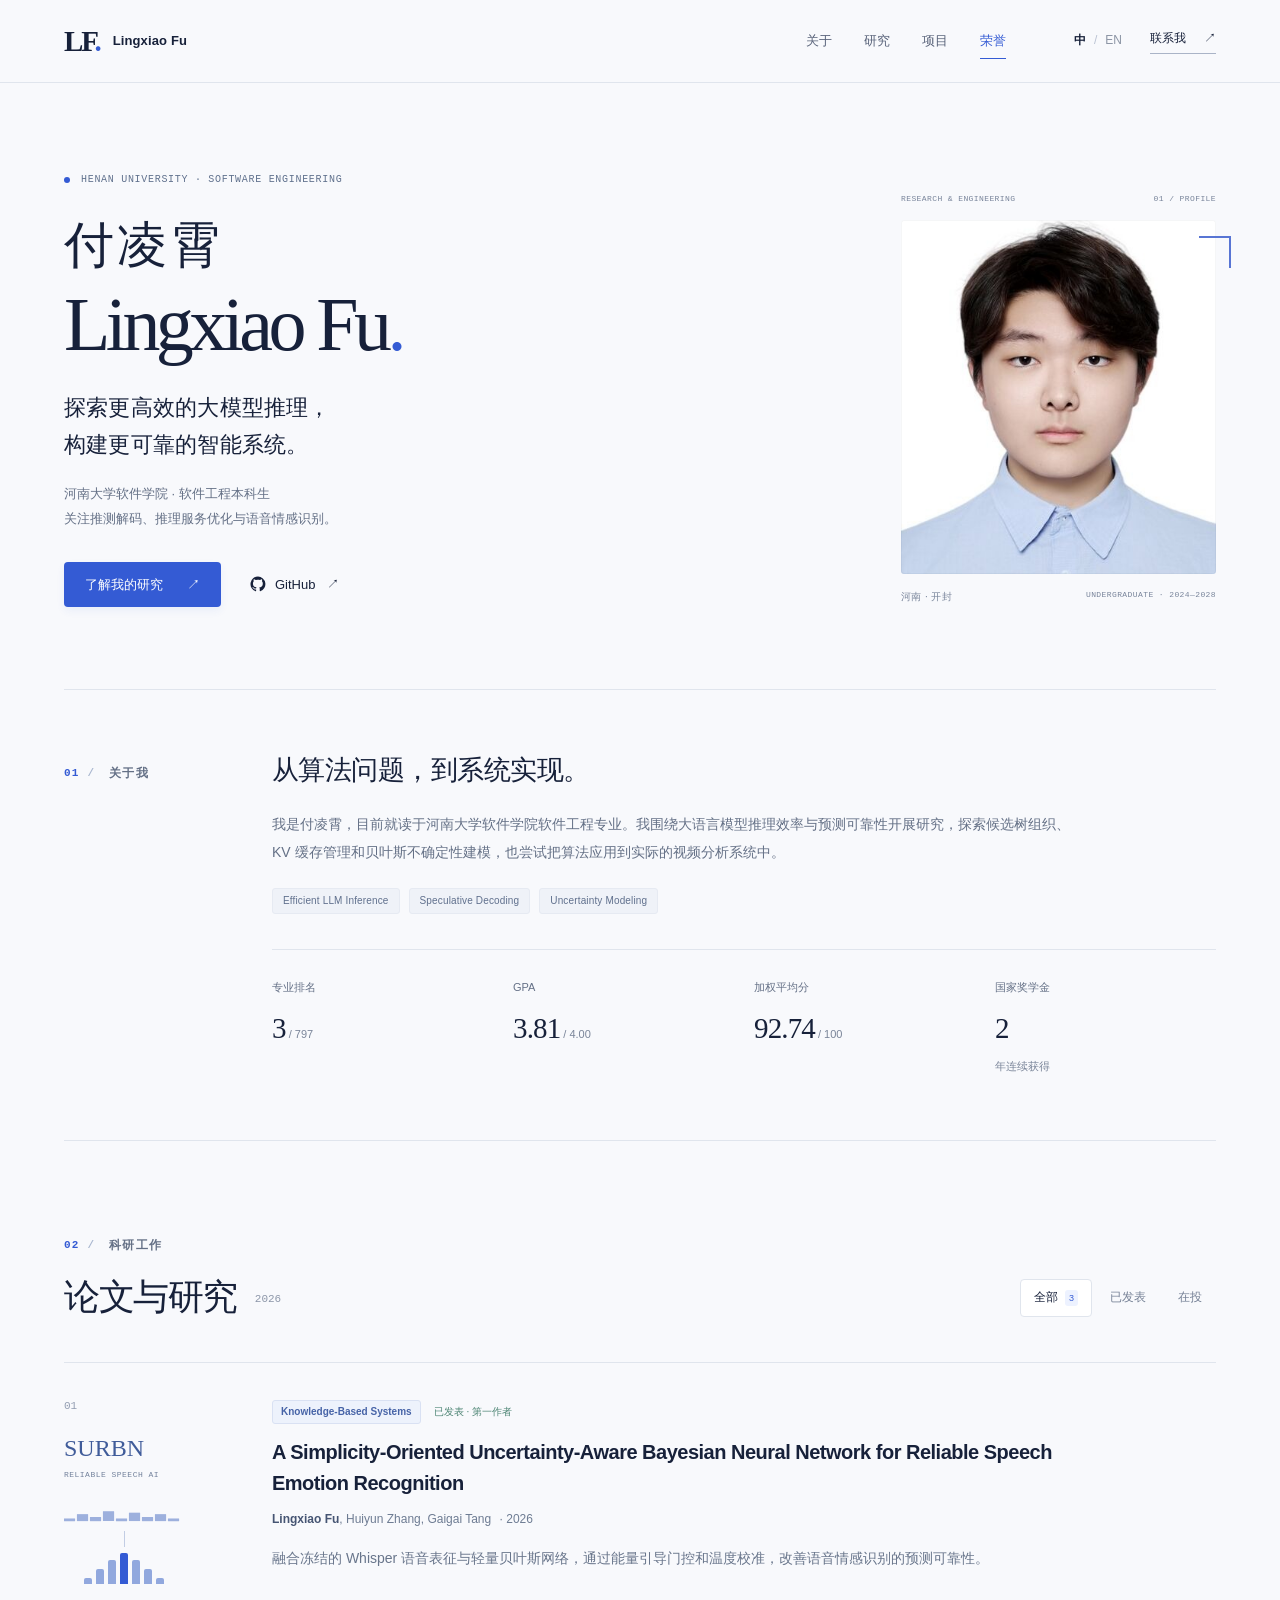
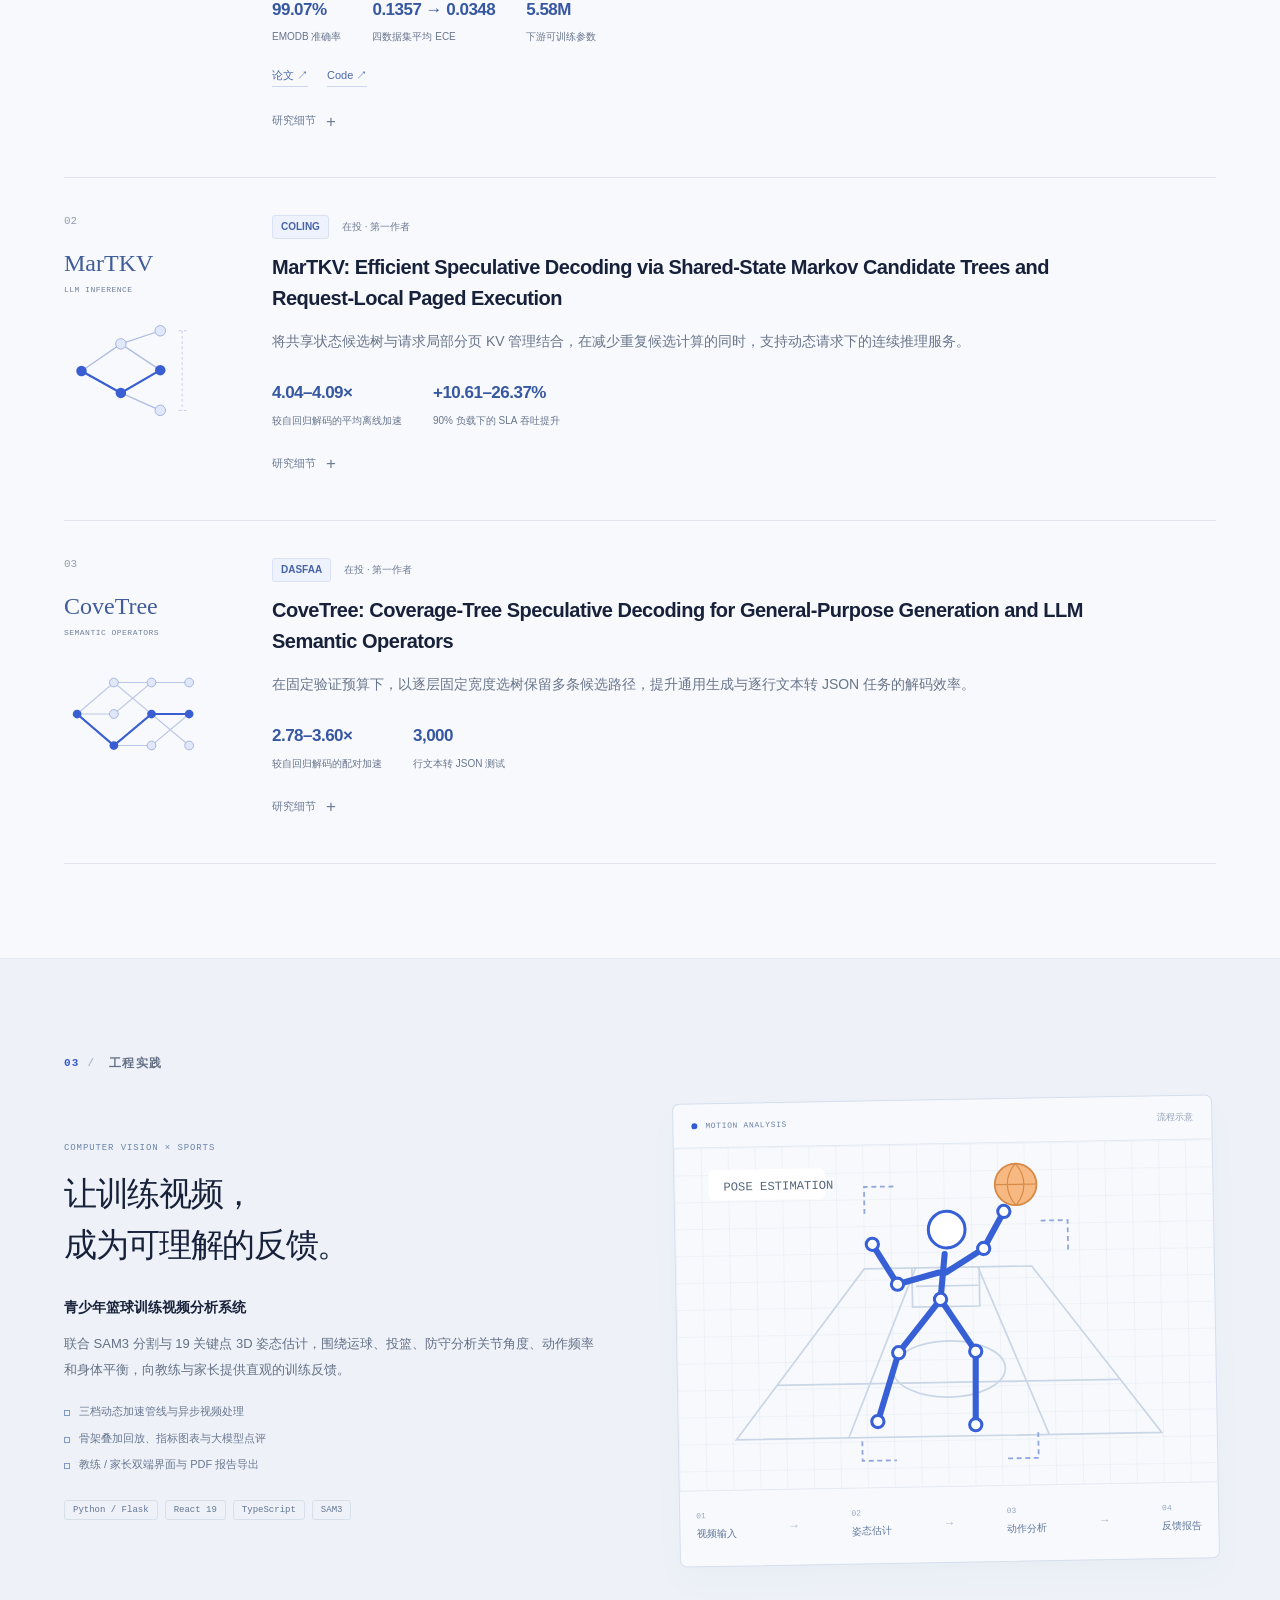
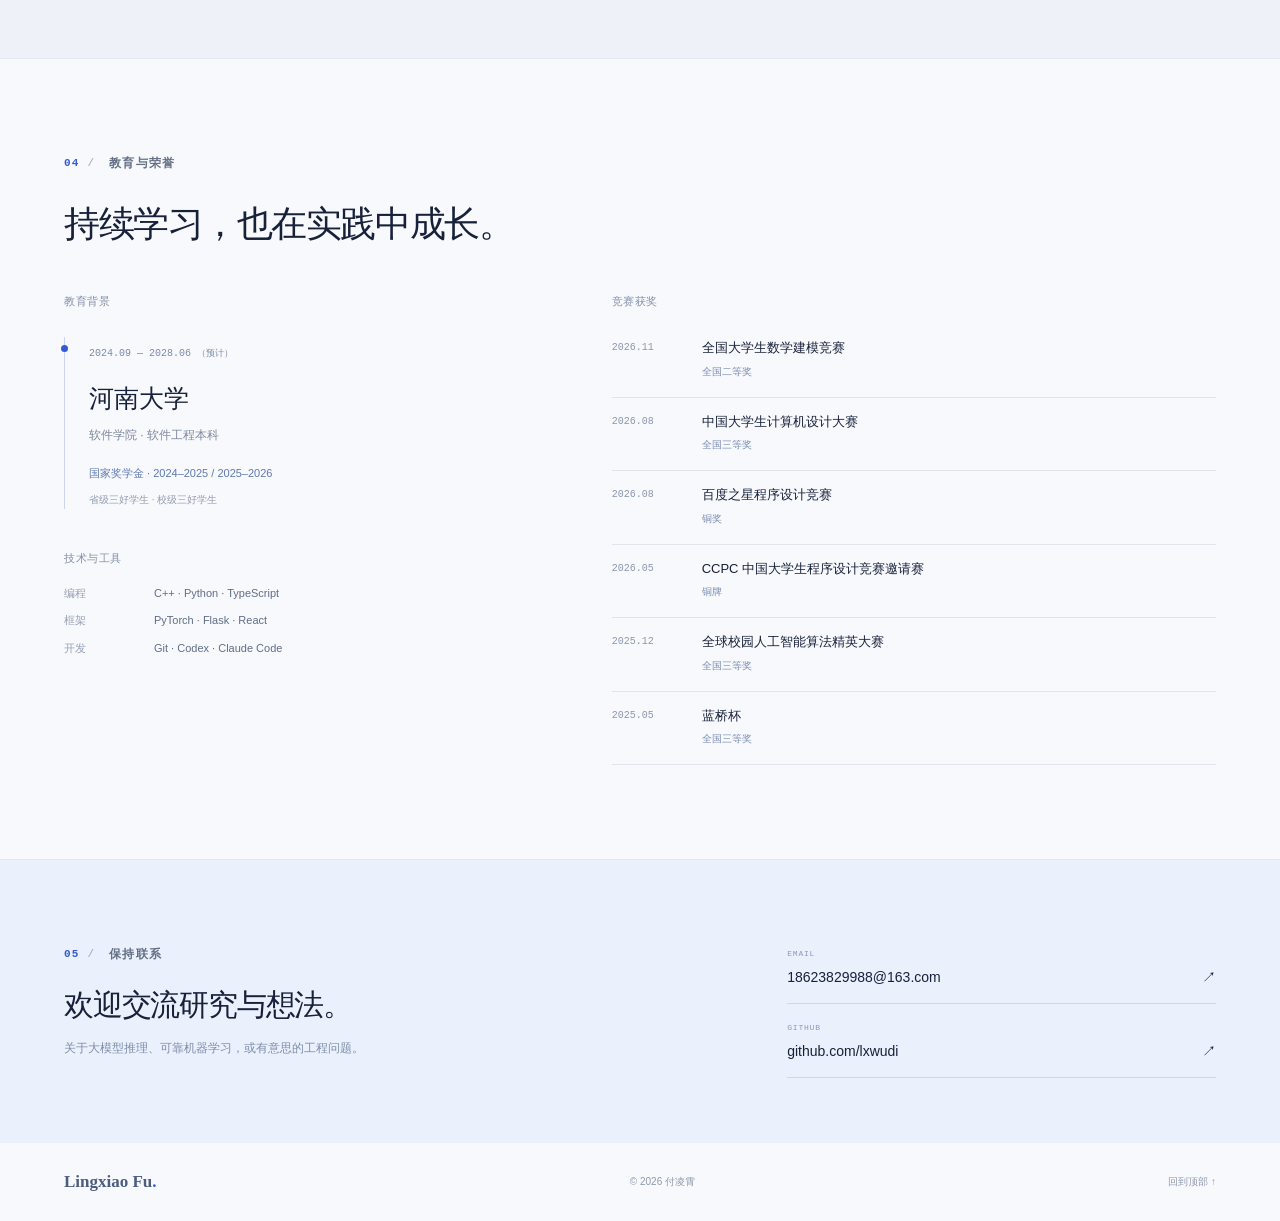
==== index.html @ b53a43a5 "Build bilingual academic homepage" ====
<!doctype html>
<html lang="zh-CN" data-language="zh">
<head>
  <meta charset="utf-8">
  <meta name="viewport" content="width=device-width, initial-scale=1">
  <meta name="theme-color" content="#f8f9fc">
  <title>付凌霄 Lingxiao Fu · 河南大学</title>
  <meta name="description" content="付凌霄，河南大学软件工程本科生。研究兴趣包括大语言模型推测解码、推理服务优化与可靠语音情感识别。Lingxiao Fu, software engineering undergraduate at Henan University.">
  <link rel="canonical" href="https://lxwudi.github.io/">
  <meta property="og:type" content="profile">
  <meta property="og:title" content="付凌霄 · Lingxiao Fu">
  <meta property="og:description" content="Software engineering at Henan University. Research on efficient LLM inference and reliable speech emotion recognition.">
  <meta property="og:url" content="https://lxwudi.github.io/">
  <meta property="og:image" content="https://lxwudi.github.io/assets/portrait.jpg">
  <link rel="icon" href="assets/favicon.svg" type="image/svg+xml">
  <link rel="stylesheet" href="styles.css">
  <script src="script.js" defer></script>
  <script type="application/ld+json">{"@context":"https://schema.org","@type":"Person","name":"Lingxiao Fu","alternateName":"付凌霄","url":"https://lxwudi.github.io/","image":"https://lxwudi.github.io/assets/portrait.jpg","affiliation":{"@type":"CollegeOrUniversity","name":"Henan University"},"sameAs":["https://github.com/lxwudi"],"knowsAbout":["Speculative decoding","LLM inference","Speech emotion recognition"]}</script>
</head>
<body>
  <a class="skip-link" href="#main"><span class="lang-zh">跳至正文</span><span class="lang-en" lang="en">Skip to content</span></a>
  <header class="site-header">
    <div class="header-inner container">
      <a class="brand" href="#home" aria-label="Lingxiao Fu · Home"><span class="brand-mark">LF<span>.</span></span><span class="brand-name">Lingxiao Fu</span></a>
      <nav class="main-nav" aria-label="主导航 / Main navigation">
        <a href="#about"><span class="lang-zh">关于</span><span class="lang-en" lang="en">About</span></a>
        <a href="#research"><span class="lang-zh">研究</span><span class="lang-en" lang="en">Research</span></a>
        <a href="#projects"><span class="lang-zh">项目</span><span class="lang-en" lang="en">Projects</span></a>
        <a href="#honors"><span class="lang-zh">荣誉</span><span class="lang-en" lang="en">Honors</span></a>
      </nav>
      <div class="header-actions">
        <div class="language-switch" role="group" aria-label="语言 / Language">
          <button type="button" data-set-language="zh" aria-pressed="true" aria-label="切换为中文">中</button>
          <span aria-hidden="true">/</span>
          <button type="button" data-set-language="en" aria-pressed="false" aria-label="Switch to English">EN</button>
        </div>
        <a class="header-contact" href="#contact"><span class="lang-zh">联系我</span><span class="lang-en" lang="en">Contact</span><span aria-hidden="true">↗</span></a>
        <button class="menu-toggle" type="button" aria-controls="mobile-nav" aria-expanded="false" aria-label="打开导航 / Open navigation"><span></span><span></span></button>
      </div>
    </div>
    <nav id="mobile-nav" class="mobile-nav" aria-label="移动导航 / Mobile navigation" hidden>
      <a href="#about"><span class="lang-zh">关于</span><span class="lang-en" lang="en">About</span></a>
      <a href="#research"><span class="lang-zh">研究</span><span class="lang-en" lang="en">Research</span></a>
      <a href="#projects"><span class="lang-zh">项目</span><span class="lang-en" lang="en">Projects</span></a>
      <a href="#honors"><span class="lang-zh">荣誉</span><span class="lang-en" lang="en">Honors</span></a>
      <a href="#contact"><span class="lang-zh">联系方式</span><span class="lang-en" lang="en">Contact</span></a>
    </nav>
  </header>

  <main id="main">
    <section id="home" class="hero container" aria-labelledby="hero-title">
      <div class="hero-copy">
        <p class="eyebrow"><span class="status-dot" aria-hidden="true"></span> HENAN UNIVERSITY · SOFTWARE ENGINEERING</p>
        <h1 id="hero-title"><span class="name-zh">付凌霄</span><span class="name-en">Lingxiao Fu<span class="name-period">.</span></span></h1>
        <p class="hero-subtitle"><span class="lang-zh">探索更高效的大模型推理，<br>构建更可靠的智能系统。</span><span class="lang-en" lang="en">Exploring efficient LLM inference.<br>Building reliable intelligent systems.</span></p>
        <p class="hero-intro"><span class="lang-zh">河南大学软件学院 · 软件工程本科生<br>关注推测解码、推理服务优化与语音情感识别。</span><span class="lang-en" lang="en">Undergraduate at the School of Software, Henan University.<br>Interested in speculative decoding, inference serving, and speech emotion recognition.</span></p>
        <div class="hero-links">
          <a class="button button-primary" href="#research"><span class="lang-zh">了解我的研究</span><span class="lang-en" lang="en">Explore my research</span><span aria-hidden="true">↗</span></a>
          <a class="text-link" href="https://github.com/lxwudi" target="_blank" rel="noopener noreferrer"><svg viewBox="0 0 24 24" fill="currentColor" aria-hidden="true"><path d="M12 .8a11.3 11.3 0 0 0-3.6 22c.6.1.8-.2.8-.5v-2.2c-3.3.7-4-1.4-4-1.4-.5-1.3-1.3-1.6-1.3-1.6-1.1-.7.1-.7.1-.7 1.2.1 1.8 1.2 1.8 1.2 1 1.8 2.6 1.3 3.3 1 .1-.8.4-1.3.7-1.6-2.6-.3-5.4-1.3-5.4-5.9 0-1.3.5-2.4 1.2-3.2-.1-.3-.5-1.5.1-3.1 0 0 1-.3 3.1 1.2A10.6 10.6 0 0 1 12 5.6c1 0 1.9.1 2.8.4 2.2-1.5 3.1-1.2 3.1-1.2.6 1.6.2 2.8.1 3.1.8.8 1.2 1.9 1.2 3.2 0 4.6-2.8 5.6-5.4 5.9.4.4.8 1.1.8 2.2v3.1c0 .3.2.6.8.5A11.3 11.3 0 0 0 12 .8Z"/></svg>GitHub<span aria-hidden="true">↗</span></a>
        </div>
      </div>
      <div class="portrait-panel">
        <div class="portrait-topline"><span>RESEARCH & ENGINEERING</span><span>01 / PROFILE</span></div>
        <div class="portrait-frame"><img src="assets/portrait.jpg" alt="付凌霄 Lingxiao Fu" width="413" height="579" fetchpriority="high"></div>
        <div class="portrait-caption"><span><span class="lang-zh">河南 · 开封</span><span class="lang-en" lang="en">Kaifeng, Henan</span></span><span>UNDERGRADUATE · 2024—2028</span></div>
      </div>
    </section>

    <section id="about" class="about-section container section" aria-labelledby="about-title">
      <div class="section-label"><span class="section-index">01</span><span class="lang-zh">关于我</span><span class="lang-en" lang="en">ABOUT</span></div>
      <div class="about-content">
        <h2 id="about-title"><span class="lang-zh">从算法问题，到系统实现。</span><span class="lang-en" lang="en">From algorithms to working systems.</span></h2>
        <p class="about-text lang-zh">我是付凌霄，目前就读于河南大学软件学院软件工程专业。我围绕大语言模型推理效率与预测可靠性开展研究，探索候选树组织、KV 缓存管理和贝叶斯不确定性建模，也尝试把算法应用到实际的视频分析系统中。</p>
        <p class="about-text lang-en" lang="en">I am Lingxiao Fu, a software engineering undergraduate at Henan University. My research focuses on efficient LLM inference and reliable prediction, with work on candidate trees, KV-cache management, and Bayesian uncertainty modeling. I also build practical systems that bring these ideas into video analysis.</p>
        <div class="interest-list" aria-label="研究兴趣 / Research interests"><span>Efficient LLM Inference</span><span>Speculative Decoding</span><span>Uncertainty Modeling</span></div>
        <dl class="academic-stats">
          <div><dt><span class="lang-zh">专业排名</span><span class="lang-en" lang="en">Class rank</span></dt><dd>3<span> / 797</span></dd></div>
          <div><dt>GPA</dt><dd>3.81<span> / 4.00</span></dd></div>
          <div><dt><span class="lang-zh">加权平均分</span><span class="lang-en" lang="en">Weighted average</span></dt><dd>92.74<span> / 100</span></dd></div>
          <div><dt><span class="lang-zh">国家奖学金</span><span class="lang-en" lang="en">National Scholarship</span></dt><dd>2<span class="lang-zh"> 年连续获得</span><span class="lang-en" lang="en"> consecutive years</span></dd></div>
        </dl>
      </div>
    </section>

    <section id="research" class="research-section section container" aria-labelledby="research-title">
      <div class="section-top">
        <div><div class="section-label"><span class="section-index">02</span><span class="lang-zh">科研工作</span><span class="lang-en" lang="en">RESEARCH</span></div><h2 id="research-title"><span class="lang-zh">论文与研究</span><span class="lang-en" lang="en">Selected research</span><span class="heading-note">2026</span></h2></div>
        <div class="research-filters" role="group" aria-label="筛选研究状态 / Filter research status">
          <button type="button" data-filter="all" aria-pressed="true"><span class="lang-zh">全部</span><span class="lang-en" lang="en">All</span><span class="filter-count">3</span></button>
          <button type="button" data-filter="published" aria-pressed="false"><span class="lang-zh">已发表</span><span class="lang-en" lang="en">Published</span></button>
          <button type="button" data-filter="review" aria-pressed="false"><span class="lang-zh">在投</span><span class="lang-en" lang="en">Under review</span></button>
        </div>
      </div>
      <p id="filter-announcement" class="sr-only" aria-live="polite"></p>
      <div class="publications">
        <article class="publication" data-status="published">
          <div class="publication-aside"><span class="paper-number">01</span><span class="paper-acronym">SURBN</span><span class="paper-area">RELIABLE SPEECH AI</span><div class="mini-diagram" aria-hidden="true"><span class="wave">▂▅▃▇▂▆▃▅▂</span><span class="diagram-line"></span><div class="distribution"><i></i><i></i><i></i><i></i><i></i><i></i><i></i></div></div></div>
          <div class="publication-content">
            <div class="paper-meta"><span class="venue-tag">Knowledge-Based Systems</span><span class="status-label published"><span class="lang-zh">已发表 · 第一作者</span><span class="lang-en" lang="en">Published · First author</span></span></div>
            <h3>A Simplicity-Oriented Uncertainty-Aware Bayesian Neural Network for Reliable Speech Emotion Recognition</h3>
            <p class="paper-authors"><strong>Lingxiao Fu</strong>, Huiyun Zhang, Gaigai Tang <span>· 2026</span></p>
            <p class="paper-summary"><span class="lang-zh">融合冻结的 Whisper 语音表征与轻量贝叶斯网络，通过能量引导门控和温度校准，改善语音情感识别的预测可靠性。</span><span class="lang-en" lang="en">A compact Bayesian framework combining frozen Whisper representations, energy-guided gating, and temperature scaling for reliable speech emotion recognition.</span></p>
            <div class="paper-metrics"><span><strong>99.07%</strong><span class="lang-zh">EMODB 准确率</span><span class="lang-en" lang="en">EMODB accuracy</span></span><span><strong>0.1357 → 0.0348</strong><span class="lang-zh">四数据集平均 ECE</span><span class="lang-en" lang="en">Mean ECE across 4 datasets</span></span><span><strong>5.58M</strong><span class="lang-zh">下游可训练参数</span><span class="lang-en" lang="en">Trainable downstream parameters</span></span></div>
            <div class="paper-links"><a href="https://doi.org/10.1016/j.knosys.2026.117020" target="_blank" rel="noopener noreferrer"><span class="lang-zh">论文</span><span class="lang-en" lang="en">Paper</span> ↗</a><a href="https://github.com/lxwudi/SURBN" target="_blank" rel="noopener noreferrer">Code ↗</a></div>
            <details><summary><span class="lang-zh">研究细节</span><span class="lang-en" lang="en">Research details</span><span class="details-icon" aria-hidden="true">+</span></summary><div class="details-body"><p class="lang-zh">融合 Log-Mel 声学特征与冻结的 Whisper large-v3 表征，通过能量引导稀疏门控（EGSG）调节特征响应。采用变分贝叶斯建模与蒙特卡洛采样估计预测分布，并以折外温度缩放校准置信度。</p><p class="lang-en" lang="en">Log-Mel acoustic features are fused with frozen Whisper large-v3 representations. Energy-guided sparse gating (EGSG) modulates feature responses, while variational Bayesian modeling and Monte Carlo sampling estimate predictive distributions. Out-of-fold temperature scaling calibrates confidence.</p><p class="metric-context lang-zh">在 CASIA、EMODB、IEMOCAP 和 SAVEE 上进行语句级五折交叉验证。参数量仅计入下游可训练模型，不包含冻结的 Whisper 编码器。</p><p class="metric-context lang-en" lang="en">Evaluated with utterance-level five-fold cross-validation on CASIA, EMODB, IEMOCAP, and SAVEE. The parameter count excludes the frozen Whisper encoder.</p></div></details>
          </div>
        </article>
        <article class="publication" data-status="review">
          <div class="publication-aside"><span class="paper-number">02</span><span class="paper-acronym">MarTKV</span><span class="paper-area">LLM INFERENCE</span><svg class="tree-diagram" viewBox="0 0 160 112" fill="none" aria-hidden="true"><path d="M20 56 65 25 110 10M65 25l45 30M20 56l45 25 45 20" stroke="#aebde2" stroke-width="1.5"/><path d="M20 56 65 81 110 55" stroke="#385ed2" stroke-width="2.5"/><g fill="#e1e8fc" stroke="#9bacda"><circle cx="65" cy="25" r="6"/><circle cx="110" cy="10" r="6"/><circle cx="110" cy="101" r="6"/></g><g fill="#385ed2"><circle cx="20" cy="56" r="6"/><circle cx="65" cy="81" r="6"/><circle cx="110" cy="55" r="6"/></g><path d="M135 10v91M131 10h9M131 101h9" stroke="#bbc7e6" stroke-dasharray="3 3"/></svg></div>
          <div class="publication-content">
            <div class="paper-meta"><span class="venue-tag">COLING</span><span class="status-label"><span class="lang-zh">在投 · 第一作者</span><span class="lang-en" lang="en">Under review · First author</span></span></div>
            <h3>MarTKV: Efficient Speculative Decoding via Shared-State Markov Candidate Trees and Request-Local Paged Execution</h3>
            <p class="paper-summary"><span class="lang-zh">将共享状态候选树与请求局部分页 KV 管理结合，在减少重复候选计算的同时，支持动态请求下的连续推理服务。</span><span class="lang-en" lang="en">Shared-state candidate trees and request-local paged KV management reduce redundant computation while supporting dynamic requests in continuous serving.</span></p>
            <div class="paper-metrics"><span><strong>4.04–4.09×</strong><span class="lang-zh">较自回归解码的平均离线加速</span><span class="lang-en" lang="en">Mean offline speedup over AR</span></span><span><strong>+10.61–26.37%</strong><span class="lang-zh">90% 负载下的 SLA 吞吐提升</span><span class="lang-en" lang="en">SLA goodput gain at 90% load</span></span></div>
            <details><summary><span class="lang-zh">研究细节</span><span class="lang-en" lang="en">Research details</span><span class="details-icon" aria-hidden="true">+</span></summary><div class="details-body"><p class="lang-zh">跨分支共享基础 logits 与逐层 Top-K 候选集，结合父节点条件评分，在全局节点预算内采用最佳优先搜索构建候选树。为目标模型与草稿模型分别设计有效 KV 保留规则，支持变长提交、请求结束和空位补入。</p><p class="lang-en" lang="en">Base logits and depth-wise Top-K shortlists are shared across branches. Parent-conditioned scoring and budgeted best-first selection construct candidate trees. Separate KV retention rules for the target and draft models support variable-length commits, request completion, and slot refill.</p><p class="metric-context lang-zh">结果来自四个目标模型。在线有效吞吐量的比较基线为固定块分页 DSpark；有效请求须满足所设定的时延约束。</p><p class="metric-context lang-en" lang="en">Results are measured across four target models. Online goodput is compared with paged fixed-block DSpark and counts requests meeting the specified latency constraints.</p></div></details>
          </div>
        </article>
        <article class="publication" data-status="review">
          <div class="publication-aside"><span class="paper-number">03</span><span class="paper-acronym">CoveTree</span><span class="paper-area">SEMANTIC OPERATORS</span><svg class="tree-diagram" viewBox="0 0 160 112" fill="none" aria-hidden="true"><path d="M15 56 57 20 100 20 143 20M15 56h42l43-36M15 56l42 36 43-36 43 36M57 92h43l43-36M57 20l43 36h43" stroke="#bbc7e6" stroke-width="1.3"/><path d="m15 56 42 36 43-36h43" stroke="#385ed2" stroke-width="2.5"/><g fill="#e1e8fc" stroke="#9bacda"><circle cx="57" cy="20" r="5"/><circle cx="57" cy="56" r="5"/><circle cx="100" cy="20" r="5"/><circle cx="100" cy="92" r="5"/><circle cx="143" cy="20" r="5"/><circle cx="143" cy="92" r="5"/></g><g fill="#385ed2"><circle cx="15" cy="56" r="5"/><circle cx="57" cy="92" r="5"/><circle cx="100" cy="56" r="5"/><circle cx="143" cy="56" r="5"/></g></svg></div>
          <div class="publication-content">
            <div class="paper-meta"><span class="venue-tag">DASFAA</span><span class="status-label"><span class="lang-zh">在投 · 第一作者</span><span class="lang-en" lang="en">Under review · First author</span></span></div>
            <h3>CoveTree: Coverage-Tree Speculative Decoding for General-Purpose Generation and LLM Semantic Operators</h3>
            <p class="paper-summary"><span class="lang-zh">在固定验证预算下，以逐层固定宽度选树保留多条候选路径，提升通用生成与逐行文本转 JSON 任务的解码效率。</span><span class="lang-en" lang="en">Fixed-width selection at each depth retains multiple candidate paths within a verification budget, accelerating general-purpose generation and row-wise text-to-JSON tasks.</span></p>
            <div class="paper-metrics"><span><strong>2.78–3.60×</strong><span class="lang-zh">较自回归解码的配对加速</span><span class="lang-en" lang="en">Paired speedup over AR</span></span><span><strong>3,000</strong><span class="lang-zh">行文本转 JSON 测试</span><span class="lang-en" lang="en">Text rows in semantic-operator tests</span></span></div>
            <details><summary><span class="lang-zh">研究细节</span><span class="lang-en" lang="en">Research details</span><span class="details-icon" aria-hidden="true">+</span></summary><div class="details-body"><p class="lang-zh">复用单次草稿骨干计算，通过父节点条件评分和累计路径分数逐层选树。使用树注意力并行验证候选路径，由目标模型采样驱动路径遍历，仅提交实际访问路径的 KV 状态，支持贪心与随机解码。</p><p class="lang-en" lang="en">A single draft backbone pass is reused for parent-conditioned scoring and cumulative path selection. Tree attention verifies candidates in parallel, while target-driven sampling traverses paths and commits only visited KV states. The framework supports greedy and stochastic decoding.</p><p class="metric-context lang-zh">四个目标模型、五项通用生成任务上的聚合吞吐量均为所比较方法中最高。上述 2.78–3.60× 加速对应单请求并发的语义算子测试，标签准确率与自回归解码相近。</p><p class="metric-context lang-en" lang="en">The method attains the highest aggregate throughput among compared methods on all four models across five general-generation tasks. The reported 2.78–3.60× speedup is for semantic operators at concurrency one, with label accuracy comparable to autoregressive decoding.</p></div></details>
          </div>
        </article>
      </div>
    </section>

    <section id="projects" class="projects-section section" aria-labelledby="projects-title"><div class="container">
      <div class="section-label"><span class="section-index">03</span><span class="lang-zh">工程实践</span><span class="lang-en" lang="en">ENGINEERING</span></div>
      <div class="project-layout">
        <div class="project-copy"><p class="project-eyebrow">COMPUTER VISION × SPORTS</p><h2 id="projects-title"><span class="lang-zh">让训练视频，<br>成为可理解的反馈。</span><span class="lang-en" lang="en">Turning training videos<br>into actionable feedback.</span></h2><h3><span class="lang-zh">青少年篮球训练视频分析系统</span><span class="lang-en" lang="en">Youth basketball training video analysis</span></h3><p><span class="lang-zh">联合 SAM3 分割与 19 关键点 3D 姿态估计，围绕运球、投篮、防守分析关节角度、动作频率和身体平衡，向教练与家长提供直观的训练反馈。</span><span class="lang-en" lang="en">Combines SAM3 segmentation with 19-keypoint 3D pose estimation to analyze joint angles, movement frequency, and balance across dribbling, shooting, and defense.</span></p><ul class="project-features"><li><span class="lang-zh">三档动态加速管线与异步视频处理</span><span class="lang-en" lang="en">Three-level adaptive acceleration and asynchronous processing</span></li><li><span class="lang-zh">骨架叠加回放、指标图表与大模型点评</span><span class="lang-en" lang="en">Skeleton-overlay replay, metric charts, and LLM feedback</span></li><li><span class="lang-zh">教练 / 家长双端界面与 PDF 报告导出</span><span class="lang-en" lang="en">Coach and parent interfaces with PDF reports</span></li></ul><div class="tech-tags"><span>Python / Flask</span><span>React 19</span><span>TypeScript</span><span>SAM3</span></div></div>
        <div class="project-visual" role="img" aria-label="系统处理流程示意：训练视频、分割与姿态估计、动作分析、反馈报告 / System workflow: video, segmentation and pose estimation, motion analysis, feedback report">
          <div class="visual-header"><span class="status-dot" aria-hidden="true"></span><span>MOTION ANALYSIS</span><span class="visual-label"><span class="lang-zh">流程示意</span><span class="lang-en" lang="en">Workflow</span></span></div>
          <svg viewBox="0 0 440 280" class="court-visual" aria-hidden="true"><defs><pattern id="court-grid" width="22" height="22" patternUnits="userSpaceOnUse"><path d="M22 0H0v22" fill="none" stroke="#d6e0ec" stroke-width=".5"/></pattern></defs><rect width="440" height="280" fill="url(#court-grid)"/><g fill="none" stroke="#cad6e6" stroke-width="1.4"><path d="m47 239 107-138h137l104 138Z"/><path d="M81 195h280M139 239l57-138M303 239l-56-138"/><ellipse cx="222" cy="184" rx="46" ry="23"/><path d="M193 101v32h55v-32"/><path d="M196 116h51"/></g><g stroke="#3860d6" stroke-width="5" stroke-linecap="round" stroke-linejoin="round" fill="none"><path d="m220 90-4 37 28 43-1 60M216 127l-35 43-18 56M215 105l-34 9-20-33M221 105l31-19 17-30"/></g><g fill="#fff" stroke="#3860d6" stroke-width="2.5"><circle cx="222" cy="70" r="15"/><circle cx="216" cy="127" r="5"/><circle cx="244" cy="170" r="5"/><circle cx="181" cy="170" r="5"/><circle cx="181" cy="114" r="5"/><circle cx="252" cy="86" r="5"/><circle cx="163" cy="226" r="5"/><circle cx="243" cy="230" r="5"/><circle cx="269" cy="56" r="5"/><circle cx="161" cy="81" r="5"/></g><circle cx="279" cy="34" r="17" fill="#f7b981" stroke="#d58a47" stroke-width="1.5"/><path d="M263 34h32M279 17c-9 10-9 24 0 34M279 17c9 10 9 24 0 34" fill="none" stroke="#d58a47"/><path d="M155 56V34h25M299 64h22v26M150 242v16h28M269 258h25v-21" fill="none" stroke="#91a8db" stroke-width="1.5" stroke-dasharray="4 3"/><rect x="28" y="18" width="95" height="25" rx="4" fill="white"/><text x="40" y="35" fill="#57677c" font-family="monospace" font-size="10">POSE ESTIMATION</text></svg>
          <div class="workflow"><div><span>01</span><b><span class="lang-zh">视频输入</span><span class="lang-en" lang="en">Video</span></b></div><i aria-hidden="true">→</i><div><span>02</span><b><span class="lang-zh">姿态估计</span><span class="lang-en" lang="en">Pose</span></b></div><i aria-hidden="true">→</i><div><span>03</span><b><span class="lang-zh">动作分析</span><span class="lang-en" lang="en">Analysis</span></b></div><i aria-hidden="true">→</i><div><span>04</span><b><span class="lang-zh">反馈报告</span><span class="lang-en" lang="en">Report</span></b></div></div>
        </div>
      </div>
    </div></section>

    <section id="honors" class="background-section section container" aria-labelledby="background-title">
      <div class="section-label"><span class="section-index">04</span><span class="lang-zh">教育与荣誉</span><span class="lang-en" lang="en">BACKGROUND</span></div>
      <h2 id="background-title"><span class="lang-zh">持续学习，也在实践中成长。</span><span class="lang-en" lang="en">Learning through research and practice.</span></h2>
      <div class="background-grid">
        <div class="education-column">
          <h3 class="small-heading"><span class="lang-zh">教育背景</span><span class="lang-en" lang="en">EDUCATION</span></h3>
          <div class="education-item"><span class="education-date">2024.09 — 2028.06 <span class="lang-zh">（预计）</span><span class="lang-en" lang="en">(expected)</span></span><h4><span class="lang-zh">河南大学</span><span class="lang-en" lang="en">Henan University</span></h4><p><span class="lang-zh">软件学院 · 软件工程本科</span><span class="lang-en" lang="en">B.Eng. in Software Engineering<br>School of Software</span></p><span class="education-distinction"><span class="lang-zh">国家奖学金 · 2024–2025 / 2025–2026</span><span class="lang-en" lang="en">National Scholarship · 2024–2025 / 2025–2026</span></span><p class="subtle"><span class="lang-zh">省级三好学生 · 校级三好学生</span><span class="lang-en" lang="en">Provincial and university-level Merit Student</span></p></div>
          <div class="skills-block"><h3 class="small-heading"><span class="lang-zh">技术与工具</span><span class="lang-en" lang="en">TOOLS & SKILLS</span></h3><dl><div><dt><span class="lang-zh">编程</span><span class="lang-en" lang="en">Languages</span></dt><dd>C++ · Python · TypeScript</dd></div><div><dt><span class="lang-zh">框架</span><span class="lang-en" lang="en">Frameworks</span></dt><dd>PyTorch · Flask · React</dd></div><div><dt><span class="lang-zh">开发</span><span class="lang-en" lang="en">Development</span></dt><dd>Git · Codex · Claude Code</dd></div></dl></div>
        </div>
        <div class="honors-column"><h3 class="small-heading"><span class="lang-zh">竞赛获奖</span><span class="lang-en" lang="en">SELECTED AWARDS</span></h3>
          <ol class="honors-list">
            <li><time datetime="2026-11">2026.11</time><div><h4><span class="lang-zh">全国大学生数学建模竞赛</span><span class="lang-en" lang="en">China Undergraduate Mathematical Contest in Modeling</span></h4><span class="award-label"><span class="lang-zh">全国二等奖</span><span class="lang-en" lang="en">National Second Prize</span></span></div></li>
            <li><time datetime="2026-08">2026.08</time><div><h4><span class="lang-zh">中国大学生计算机设计大赛</span><span class="lang-en" lang="en">China University Computer Design Competition</span></h4><span class="award-label"><span class="lang-zh">全国三等奖</span><span class="lang-en" lang="en">National Third Prize</span></span></div></li>
            <li><time datetime="2026-08">2026.08</time><div><h4><span class="lang-zh">百度之星程序设计竞赛</span><span class="lang-en" lang="en">Baidu Star Programming Contest</span></h4><span class="award-label"><span class="lang-zh">铜奖</span><span class="lang-en" lang="en">Bronze Award</span></span></div></li>
            <li><time datetime="2026-05">2026.05</time><div><h4><span class="lang-zh">CCPC 中国大学生程序设计竞赛邀请赛</span><span class="lang-en" lang="en">China Collegiate Programming Contest — Invitational</span></h4><span class="award-label"><span class="lang-zh">铜牌</span><span class="lang-en" lang="en">Bronze Medal</span></span></div></li>
            <li><time datetime="2025-12">2025.12</time><div><h4><span class="lang-zh">全球校园人工智能算法精英大赛</span><span class="lang-en" lang="en">Global Campus Artificial Intelligence Algorithm Elite Competition</span></h4><span class="award-label"><span class="lang-zh">全国三等奖</span><span class="lang-en" lang="en">National Third Prize</span></span></div></li>
            <li><time datetime="2025-05">2025.05</time><div><h4><span class="lang-zh">蓝桥杯</span><span class="lang-en" lang="en">Lanqiao Cup</span></h4><span class="award-label"><span class="lang-zh">全国三等奖</span><span class="lang-en" lang="en">National Third Prize</span></span></div></li>
          </ol>
        </div>
      </div>
    </section>

    <section id="contact" class="contact-section" aria-labelledby="contact-title"><div class="container contact-inner"><div><div class="section-label"><span class="section-index">05</span><span class="lang-zh">保持联系</span><span class="lang-en" lang="en">GET IN TOUCH</span></div><h2 id="contact-title"><span class="lang-zh">欢迎交流研究与想法。</span><span class="lang-en" lang="en">Let's exchange ideas.</span></h2><p><span class="lang-zh">关于大模型推理、可靠机器学习，或有意思的工程问题。</span><span class="lang-en" lang="en">On LLM inference, reliable machine learning, or interesting engineering problems.</span></p></div><div class="contact-links"><a href="mailto:18623829988@163.com"><span class="contact-link-label">EMAIL</span><span>18623829988@163.com <span aria-hidden="true">↗</span></span></a><a href="https://github.com/lxwudi" target="_blank" rel="noopener noreferrer"><span class="contact-link-label">GITHUB</span><span>github.com/lxwudi <span aria-hidden="true">↗</span></span></a></div></div></section>
  </main>
  <footer class="container site-footer"><a href="#home" class="footer-name">Lingxiao Fu<span>.</span></a><span>© 2026 <span class="lang-zh">付凌霄</span><span class="lang-en" lang="en">Lingxiao Fu</span></span><a href="#home"><span class="lang-zh">回到顶部</span><span class="lang-en" lang="en">Back to top</span> ↑</a></footer>
</body>
</html>
---- styles.css ----
:root{--bg:#f8f9fc;--ink:#17213a;--muted:#647086;--accent:#345bd4;--line:#e0e5ed;--pale:#edf2ff;--serif:Georgia,"Songti SC","Noto Serif CJK SC",serif;--sans:Inter,-apple-system,BlinkMacSystemFont,"Segoe UI","PingFang SC","Microsoft YaHei",sans-serif}
*{box-sizing:border-box}html{scroll-behavior:smooth;scroll-padding-top:108px}body{margin:0;background:var(--bg);color:var(--ink);font-family:var(--sans);font-size:15px;line-height:1.8;-webkit-font-smoothing:antialiased}html[data-language="zh"] .lang-en,html[data-language="en"] .lang-zh{display:none!important}[hidden]{display:none!important}a{color:inherit;text-decoration:none}button{font:inherit;cursor:pointer}button,a,summary{-webkit-tap-highlight-color:transparent}button{color:inherit}a,button,summary{touch-action:manipulation}img,svg{display:block;max-width:100%}p,h1,h2,h3,h4,dl,dd{margin:0}ul,ol{margin:0;padding:0}::selection{background:#dce5ff;color:#1b3eac}:focus-visible{outline:3px solid #7293ff;outline-offset:5px}.container{width:min(1152px,calc(100% - 96px));margin-inline:auto}.section{padding-block:94px}.section-label{display:flex;align-items:center;gap:14px;font-size:12px;font-weight:650;letter-spacing:.1em;color:var(--muted);margin-bottom:25px}.section-index{font-family:monospace;color:var(--accent);font-size:11px}.section-index:after{content:" /";color:#a9b6cf}h2{font-size:36px;line-height:1.4;font-weight:550;letter-spacing:-.04em}html[data-language="en"] h2{font-family:var(--serif);font-size:39px;font-weight:400}h3{font-weight:600}a:hover{color:var(--accent)}.sr-only{position:absolute;width:1px;height:1px;padding:0;margin:-1px;overflow:hidden;clip:rect(0,0,0,0);white-space:nowrap;border:0}.skip-link{position:fixed;top:8px;left:8px;z-index:100;background:var(--ink);color:#fff;padding:10px 20px;transform:translateY(-150%)}.skip-link:focus{transform:translateY(0)}
.site-header{position:sticky;top:0;z-index:20;background:rgba(248,249,252,.94);border-bottom:1px solid var(--line);backdrop-filter:blur(16px)}.header-inner{display:flex;align-items:center;justify-content:space-between;height:82px;gap:30px}.brand{display:flex;align-items:center;gap:13px}.brand-mark{font:700 29px var(--serif);letter-spacing:-2px}.brand-mark span{color:var(--accent)}.brand-name{font-size:13px;font-weight:600;letter-spacing:.01em}.main-nav{display:flex;gap:32px;margin-left:auto;margin-right:35px;font-size:13px;color:#586279}.main-nav a{position:relative;padding-block:10px}.main-nav a.active{color:var(--accent)}.main-nav a.active:after{content:"";position:absolute;bottom:4px;left:0;right:0;height:1px;background:var(--accent)}.header-actions{display:flex;gap:25px;align-items:center}.language-switch{display:flex;align-items:center;gap:5px;font-size:12px;color:#6f7a8e}.language-switch button{border:0;padding:6px 3px;background:none;color:#8c95a5;min-height:40px}.language-switch button[aria-pressed="true"]{color:var(--ink);font-weight:700}.language-switch>span{color:#b9c2d2}.header-contact{font-size:12px;display:flex;gap:18px;align-items:center;border-bottom:1px solid #aab4c7;padding-bottom:3px}.menu-toggle{display:none;background:none;border:0;width:36px;height:40px;padding:9px 5px}.menu-toggle span{display:block;height:1.5px;background:var(--ink);margin:6px 0}.mobile-nav{padding:15px 26px 23px;display:grid;grid-template-columns:repeat(3,1fr);gap:12px;border-top:1px solid var(--line);font-size:14px}
.hero{display:grid;grid-template-columns:minmax(0,1fr) 315px;gap:100px;padding-block:88px 82px;align-items:center}.eyebrow{font-family:monospace;font-size:10px;letter-spacing:.07em;color:#60718d;display:flex;gap:11px;align-items:center;line-height:1.7}.status-dot{display:inline-block;width:6px;height:6px;border-radius:50%;background:var(--accent);flex-shrink:0}.hero h1{margin:30px 0 22px;font-weight:500;line-height:1.1;letter-spacing:-.055em}.name-zh{display:block;font-size:50px;font-weight:500;letter-spacing:.06em;margin-bottom:10px}.name-en{display:block;font-family:var(--serif);font-size:76px;letter-spacing:-.06em;font-weight:400}.name-period{color:var(--accent)}.hero-subtitle{font-size:22px;line-height:1.7;letter-spacing:.01em;font-weight:450}.hero-intro{font-size:13px;color:var(--muted);line-height:1.9;margin-top:19px}.hero-links{display:flex;align-items:center;gap:29px;margin-top:30px}.button{display:inline-flex;align-items:center;gap:24px;justify-content:center;padding:11px 21px;font-size:13px;font-weight:500;border-radius:4px;transition:background .18s,transform .18s}.button-primary{background:var(--accent);color:#fff;box-shadow:0 4px 8px #345bd411}.button-primary:hover{background:#2649b9;color:white;transform:translateY(-2px)}.text-link{display:flex;gap:9px;align-items:center;font-size:13px}.text-link svg{width:16px;height:16px}.text-link>span{font-size:12px;margin-left:3px}.portrait-panel{align-self:center;position:relative;padding-top:20px}.portrait-topline,.portrait-caption{display:flex;justify-content:space-between;font-size:8px;letter-spacing:.05em;font-family:monospace;color:#78849a}.portrait-topline{margin-bottom:13px}.portrait-frame{height:354px;position:relative;background:#e8edf4;overflow:hidden;border-radius:3px}.portrait-frame img{width:100%;height:100%;object-fit:cover;object-position:50% 32%}.portrait-frame:after{content:"";position:absolute;inset:0;border:1px solid #16213b0a;border-radius:3px;pointer-events:none}.portrait-caption{padding-top:14px}.portrait-caption>span:first-child{font-family:var(--sans);font-size:10px}.portrait-panel:after{content:"";position:absolute;top:64px;right:-15px;width:30px;height:30px;border-top:2px solid #5875d4;border-right:2px solid #5875d4;pointer-events:none}
.about-section{border-top:1px solid var(--line);display:grid;grid-template-columns:170px 1fr;gap:38px;padding-block:62px 66px}.about-section .section-label{padding-top:11px;align-self:start}.about-content h2{font-size:27px;letter-spacing:-.02em}.about-content .about-text{margin-top:20px;color:#647086;line-height:2;font-size:14px;max-width:800px}.interest-list{display:flex;flex-wrap:wrap;gap:9px;margin-top:22px}.interest-list span{font-size:10px;letter-spacing:.015em;background:#eff2f8;border:1px solid #e6eaf2;border-radius:3px;padding:3px 10px;color:#60708d}.academic-stats{display:grid;grid-template-columns:repeat(4,1fr);margin-top:35px;padding-top:28px;border-top:1px solid var(--line);gap:20px}.academic-stats dt{font-size:11px;color:var(--muted);margin-bottom:4px}.academic-stats dd{font-family:var(--serif);font-size:29px;letter-spacing:-.03em}.academic-stats dd span{font:11px var(--sans);letter-spacing:0;color:#7a8599}.academic-stats div:last-child dd span{display:block;margin-top:5px}
.research-section{border-top:1px solid var(--line)}.section-top{display:flex;align-items:flex-end;justify-content:space-between;gap:25px;margin-bottom:40px}.section-top .section-label{margin-bottom:15px}.heading-note{font:11px monospace;color:#8d97a9;margin-left:18px;letter-spacing:0;vertical-align:middle}.research-filters{display:flex;gap:4px;flex-wrap:wrap;padding-bottom:5px}.research-filters button{border:1px solid transparent;border-radius:4px;background:transparent;font-size:12px;color:#758095;padding:7px 13px;min-height:38px;display:flex;gap:7px;align-items:center}.research-filters button[aria-pressed="true"]{background:white;color:var(--ink);border-color:var(--line)}.filter-count{font-size:9px;background:var(--pale);color:var(--accent);border-radius:3px;padding:0 4px}.publication{display:grid;grid-template-columns:170px minmax(0,1fr);gap:38px;padding-block:37px 41px;border-top:1px solid var(--line)}.publication:last-child{border-bottom:1px solid var(--line)}.publication-aside{display:flex;align-items:flex-start;flex-direction:column}.paper-number{font:11px monospace;color:#939eb2;margin-bottom:22px}.paper-acronym{font-family:var(--serif);font-size:24px;color:#405c9a;line-height:1.2}.paper-area{font:8px monospace;letter-spacing:.06em;color:#8b97ae;margin-top:7px}.mini-diagram{margin-top:28px;width:120px}.wave{color:#9db0dd;font-size:23px;letter-spacing:2px;display:block}.diagram-line{display:block;width:1px;height:16px;background:#c2cde4;margin:6px auto}.distribution{display:flex;height:31px;align-items:flex-end;gap:4px;justify-content:center}.distribution i{width:8px;background:#91a8de;border-radius:2px 2px 0 0;height:6px}.distribution i:nth-child(2),.distribution i:nth-child(6){height:15px}.distribution i:nth-child(3),.distribution i:nth-child(5){height:24px}.distribution i:nth-child(4){height:31px;background:var(--accent)}.tree-diagram{width:140px;height:98px;margin-top:28px}.paper-meta{display:flex;align-items:center;flex-wrap:wrap;gap:13px;margin-bottom:13px;font-size:10px}.venue-tag{font-weight:600;border:1px solid #d9e1f3;background:#edf2fc;color:#4663a7;padding:2px 8px;border-radius:3px}.status-label{color:#8791a2;font-size:10px}.status-label.published{color:#4d8574}.publication h3{font-size:20px;font-weight:550;line-height:1.55;letter-spacing:-.025em;max-width:820px}.paper-authors{font-size:11px;color:#8892a3;margin-top:10px}.paper-authors strong{color:#465573;font-weight:550}.paper-authors>span{padding-left:5px}.paper-summary{font-size:13px;color:#68758b;line-height:1.95;margin-top:14px;max-width:805px}.paper-metrics{display:flex;flex-wrap:wrap;gap:17px 31px;margin-top:23px}.paper-metrics>span{display:flex;flex-direction:column}.paper-metrics strong{font-size:17px;font-weight:550;color:#3657a2;letter-spacing:-.03em}.paper-metrics>span>span{font-size:9px;color:#8b94a6;margin-top:3px}.paper-links{display:flex;gap:19px;margin-top:20px;font-size:11px;color:#4967ad}.paper-links a{border-bottom:1px solid #ccd7ef}.publication details{margin-top:18px}.publication summary{display:inline-flex;align-items:center;gap:10px;font-size:11px;color:#6c7b97;cursor:pointer;list-style:none;min-height:30px}.publication summary::-webkit-details-marker{display:none}.details-icon{font-size:17px;line-height:1}.publication details[open] .details-icon{transform:rotate(45deg)}.details-body{border-left:2px solid #c8d4f1;margin-top:10px;padding:2px 18px;max-width:800px;font-size:12px;line-height:1.95;color:#63718b}.metric-context{margin-top:12px;color:#818c9f;font-size:11px}
.projects-section{background:#eef2f8;border-block:1px solid #e6ebf3}.project-layout{display:grid;grid-template-columns:minmax(0,1fr) minmax(0,1fr);align-items:center;gap:72px}.project-eyebrow{font:9px monospace;color:#6c83a9;letter-spacing:.1em;margin-bottom:15px}.project-copy h2{line-height:1.55;font-size:33px}.project-copy h3{font-size:14px;margin-top:25px;font-weight:600}.project-copy>p:not(.project-eyebrow){font-size:13px;color:var(--muted);margin-top:11px;line-height:1.95}.project-features{list-style:none;margin-top:20px;display:grid;gap:7px;font-size:11px;color:#6a7891}.project-features li{padding-left:15px;position:relative}.project-features li:before{content:"";width:4px;height:4px;border:1px solid #8199c7;position:absolute;top:8px;left:0}.tech-tags{display:flex;flex-wrap:wrap;gap:7px;margin-top:25px}.tech-tags span{font:9px monospace;padding:4px 8px;border:1px solid #d7dfeb;border-radius:3px;color:#637593}.project-visual{background:#f7f9fc;border:1px solid #d6dfed;border-radius:7px;box-shadow:0 15px 30px #455b7b08;overflow:hidden;transform:rotate(-1deg)}.visual-header{display:flex;align-items:center;gap:8px;padding:15px 18px;border-bottom:1px solid #e3e9f2;font:8px monospace;letter-spacing:.08em;color:#6e83a7}.visual-label{margin-left:auto;color:#92a0b7;font-family:var(--sans);font-size:9px;letter-spacing:0}.court-visual{width:100%;height:auto}.workflow{padding:20px 16px 23px;display:flex;align-items:center;justify-content:space-between;gap:5px;border-top:1px solid #e5eaf2}.workflow div{display:flex;flex-direction:column;gap:5px}.workflow div>span{font:8px monospace;color:#97a7c0}.workflow b{font-size:10px;color:#61789b;font-weight:500}.workflow i{font-size:12px;font-style:normal;color:#a9b8cf}
.background-section h2{margin-bottom:42px}.background-grid{display:grid;grid-template-columns:1fr 1.35fr;gap:100px}.small-heading{font-size:11px;letter-spacing:.05em;color:#8390a8;font-weight:500;margin-bottom:26px}.education-item{border-left:1px solid #cbd6ed;padding-left:24px;position:relative}.education-item:before{content:"";width:7px;height:7px;border-radius:50%;background:var(--accent);position:absolute;left:-4px;top:8px}.education-date{font:10px monospace;color:#7b8ba6}.education-date>span{font-family:var(--sans);font-size:9px}.education-item h4{font-family:var(--serif);font-size:25px;font-weight:500;margin-top:12px}.education-item p{font-size:12px;color:#7c889d;margin-top:4px}.education-distinction{display:block;font-size:11px;color:#5d79b1;margin-top:17px}.education-item .subtle{font-size:10px;color:#929caf;margin-top:7px}.skills-block{margin-top:40px}.skills-block .small-heading{margin-bottom:15px}.skills-block dl{font-size:11px;color:#5f6e88}.skills-block dl>div{display:flex;gap:18px;margin-top:8px}.skills-block dt{color:#94a0b4;min-width:72px}.honors-list{list-style:none}.honors-list li{display:grid;grid-template-columns:73px 1fr;gap:17px;padding:13px 0 16px;border-bottom:1px solid var(--line)}.honors-list li:first-child{padding-top:0}.honors-list time{font:10px monospace;color:#8a97ac;padding-top:5px}.honors-list h4{font-size:13px;line-height:1.65;font-weight:500}.award-label{font-size:10px;color:#7a8db3;display:block;margin-top:4px}
.contact-section{padding-block:65px;background:#eaf0fc;border-top:1px solid #dee7f8}.contact-inner{display:grid;grid-template-columns:1.5fr 1fr;gap:80px;align-items:center}.contact-section .section-label{margin-bottom:18px}.contact-section h2{font-size:30px}.contact-section p{font-size:12px;color:#7e8daa;margin-top:12px}.contact-links{display:grid;gap:19px;padding-top:24px}.contact-links a{display:flex;flex-direction:column;gap:7px;border-bottom:1px solid #cdd8ec;padding-bottom:13px}.contact-link-label{font:8px monospace;color:#8b9abc;letter-spacing:.1em}.contact-links a>span:last-child{font-size:14px;display:flex;justify-content:space-between;gap:10px}.site-footer{display:flex;align-items:center;justify-content:space-between;gap:15px;padding-block:29px;font-size:10px;color:#8e99ae}.footer-name{font:700 17px var(--serif);color:#4b5d80}.footer-name>span{color:var(--accent)}.site-footer>a:last-child{font-size:10px}
@media(min-width:1500px){.hero{padding-block:100px;gap:130px}.container{width:min(1190px,calc(100% - 120px))}.hero h1{margin-top:34px}.name-en{font-size:82px}.portrait-frame{height:380px}}
@media(max-width:1050px){.container{width:calc(100% - 64px)}.hero{grid-template-columns:minmax(0,1fr) 270px;gap:45px;padding-block:65px}.name-en{font-size:64px}.name-zh{font-size:43px}.hero-subtitle{font-size:20px}.portrait-frame{height:320px}.portrait-topline{font-size:7px}.main-nav{gap:22px;margin-right:10px}.header-inner{gap:20px}.header-actions{gap:18px}.about-section,.publication{grid-template-columns:140px minmax(0,1fr);gap:27px}.project-layout{gap:40px}.background-grid{gap:55px}.contact-inner{gap:45px}.section{padding-block:75px}.about-section{padding-block:50px}.academic-stats{gap:10px}.academic-stats dd{font-size:26px}}
@media(max-width:760px){html{scroll-padding-top:90px}.container{width:calc(100% - 42px)}.header-inner{height:68px;gap:12px}.brand-name{display:none}.main-nav,.header-contact{display:none}.header-actions{gap:16px}.menu-toggle{display:block}.hero{grid-template-columns:minmax(0,1fr) 205px;gap:25px;padding-block:50px}.eyebrow{font-size:8px;letter-spacing:0}.hero h1{margin:23px 0 18px}.name-zh{font-size:35px}.name-en{font-size:49px;white-space:nowrap}.hero-subtitle{font-size:17px}.hero-intro{font-size:11px}.hero-links{gap:18px;flex-wrap:wrap;margin-top:23px}.button{font-size:11px;padding:10px 14px;gap:12px}.text-link{font-size:11px}.portrait-frame{height:278px}.portrait-topline>span:last-child{display:none}.portrait-caption{font-size:7px;gap:5px;flex-wrap:wrap}.portrait-panel:after{right:-8px;width:20px;height:20px}.about-section{display:block}.about-section .section-label{padding:0;margin-bottom:18px}.about-content h2{font-size:25px}.about-content .about-text{font-size:13px}.section{padding-block:55px}.section-label{margin-bottom:18px}.section-top{align-items:flex-start;flex-direction:column;gap:20px;margin-bottom:24px}h2{font-size:30px}html[data-language="en"] h2{font-size:32px}.research-filters{gap:3px}.research-filters button{font-size:11px}.publication{grid-template-columns:100px minmax(0,1fr);gap:24px;padding-block:28px 32px}.paper-number{margin-bottom:15px}.paper-acronym{font-size:20px}.paper-area{font-size:7px}.mini-diagram,.tree-diagram{width:90px}.wave{font-size:15px}.publication h3{font-size:17px}.paper-metrics{gap:15px 20px}.paper-metrics strong{font-size:16px}.paper-summary{font-size:12px}.paper-meta{gap:8px}.paper-metrics>span>span{font-size:9px}.project-layout{grid-template-columns:1fr;gap:32px}.project-copy h2{font-size:30px}.project-visual{max-width:520px;transform:none}.background-grid{grid-template-columns:1fr 1.3fr;gap:30px}.education-item{padding-left:15px}.education-item h4{font-size:23px}.honors-list li{grid-template-columns:55px 1fr;gap:12px}.honors-list h4{font-size:12px}.honors-list time{font-size:9px}.skills-block dl>div{display:block}.skills-block dd{margin-top:2px}.contact-inner{grid-template-columns:1fr;gap:18px}.contact-links{max-width:450px;padding-top:10px}.contact-section h2{font-size:26px}}
@media(max-width:520px){.hero{grid-template-columns:minmax(0,1fr) 114px;gap:17px;padding-top:35px;padding-bottom:40px;align-items:start}.hero-copy{display:contents}.hero .eyebrow{grid-column:1/-1;font-size:8px;max-width:100%;margin-bottom:3px}.hero h1{grid-column:1;grid-row:2;margin:4px 0 0}.name-zh{font-size:34px;margin-bottom:10px}.name-en{font-size:42px;line-height:1.05;white-space:normal;max-width:190px}.portrait-panel{grid-column:2;grid-row:2;margin:0;padding:0;align-self:start}.portrait-topline,.portrait-caption{display:none}.portrait-frame{height:145px}.portrait-panel:after{top:7px;right:-5px;width:16px;height:16px;border-width:1px}.hero-subtitle{grid-column:1/-1;font-size:20px;margin-top:5px}.hero-intro{grid-column:1/-1;font-size:12px;margin-top:0}.hero-links{grid-column:1/-1;margin-top:4px;gap:24px}.button{font-size:12px;padding:12px 17px}.text-link{font-size:12px}.about-content h2{font-size:23px}.academic-stats{grid-template-columns:1fr 1fr;gap:25px 20px;margin-top:27px;padding-top:25px}.academic-stats dd{font-size:28px}.academic-stats div:last-child dd span{display:inline;margin-left:5px;font-size:9px}.interest-list{gap:6px}.interest-list span{font-size:9px;padding:3px 7px}.publication{display:block}.publication-aside{flex-direction:row;align-items:center;gap:10px;margin-bottom:18px}.paper-number{margin:0;font-size:10px}.paper-acronym{font-size:21px}.paper-area{margin:3px 0 0 auto;font-size:7px;letter-spacing:0}.mini-diagram,.tree-diagram{display:none}.publication h3{font-size:17px;line-height:1.55}.paper-metrics{column-gap:18px}.paper-metrics strong{font-size:15px}.paper-meta{font-size:9px}.paper-links{margin-top:17px}.publication summary{min-height:38px}.project-copy h2{font-size:28px}.project-visual{border-radius:5px}.workflow{padding:16px 12px}.workflow b{font-size:9px}.background-grid{grid-template-columns:1fr;gap:36px}.background-section h2{font-size:27px;margin-bottom:32px}.skills-block{margin-top:30px}.skills-block dl>div{display:flex;gap:15px}.skills-block dt{min-width:75px}.honors-list li{grid-template-columns:65px 1fr;gap:16px;padding-block:15px}.honors-list h4{font-size:13px}.honors-list time{font-size:10px}.small-heading{margin-bottom:20px}.contact-section{padding-block:42px}.contact-section h2{font-size:25px}.contact-section p{font-size:11px}.contact-links a>span:last-child{font-size:13px}.site-footer{font-size:9px;flex-wrap:wrap;row-gap:12px}.footer-name{font-size:16px}.site-footer>a:last-child{font-size:9px}}
@media(prefers-reduced-motion:reduce){html{scroll-behavior:auto}*,*:before,*:after{transition:none!important;animation:none!important}}
@media print{.site-header,.hero-links,.research-filters,.contact-section,.site-footer,.project-visual{display:none}.container{width:100%}.section{padding-block:25px}.hero{padding-block:10px;grid-template-columns:1fr 160px}.portrait-frame{height:200px}.name-en{font-size:45px}.publication{break-inside:avoid}.publication details{display:none}body{background:#fff;color:#000}.about-section{display:block}.paper-summary,.about-text{color:#333!important}}
/* Keep small annotations legible and the acoustic illustration within its column. */
.wave{font:12px/1.5 monospace;letter-spacing:1px;white-space:nowrap;overflow:hidden}
.paper-summary{font-size:14px}.details-body{font-size:13px}.paper-metrics>span>span{font-size:10px;color:#67758d}.status-label,.paper-authors,.metric-context{color:#6e7c93}.metric-context{font-size:12px}.paper-area{color:#72819b}.paper-authors{font-size:12px}
@media(max-width:760px){.wave{font-size:9px;letter-spacing:0}.paper-summary{font-size:13px}.details-body{font-size:12px}.paper-authors{font-size:11px}.paper-metrics>span>span{font-size:10px}}
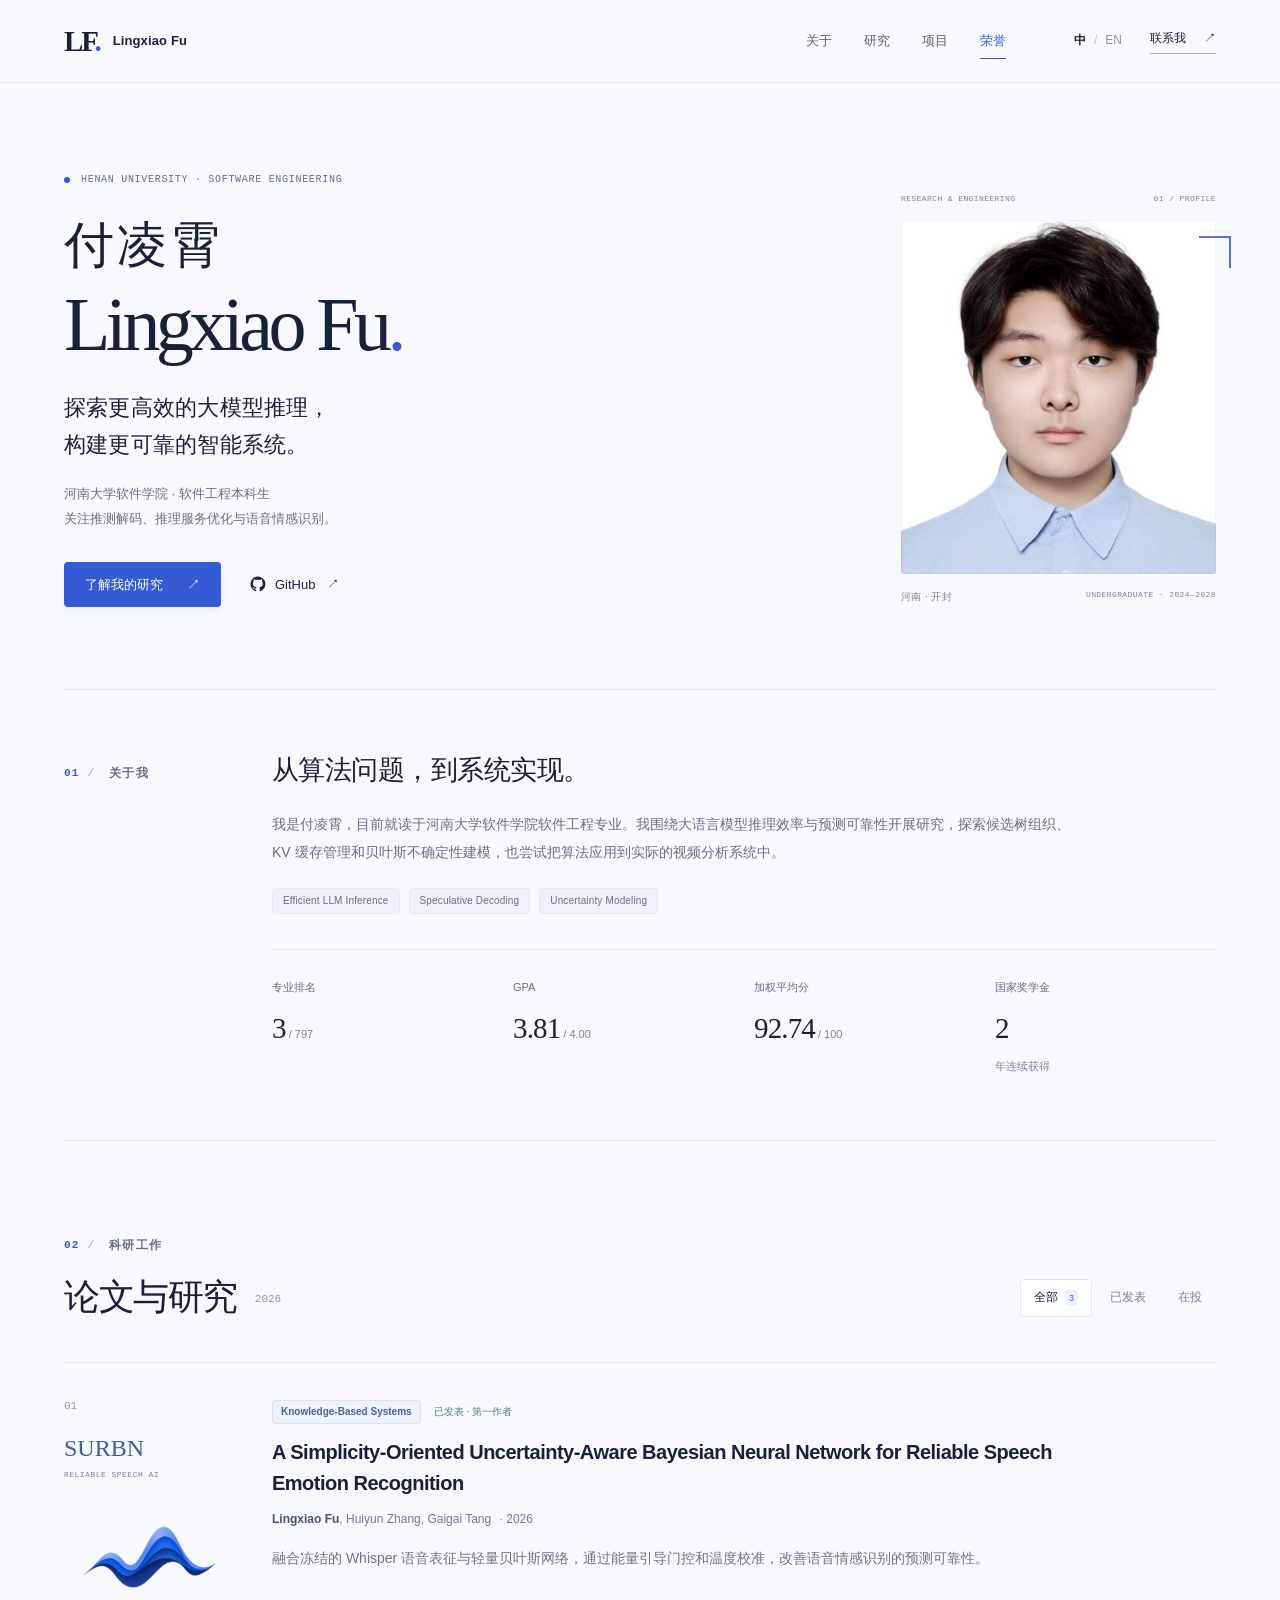
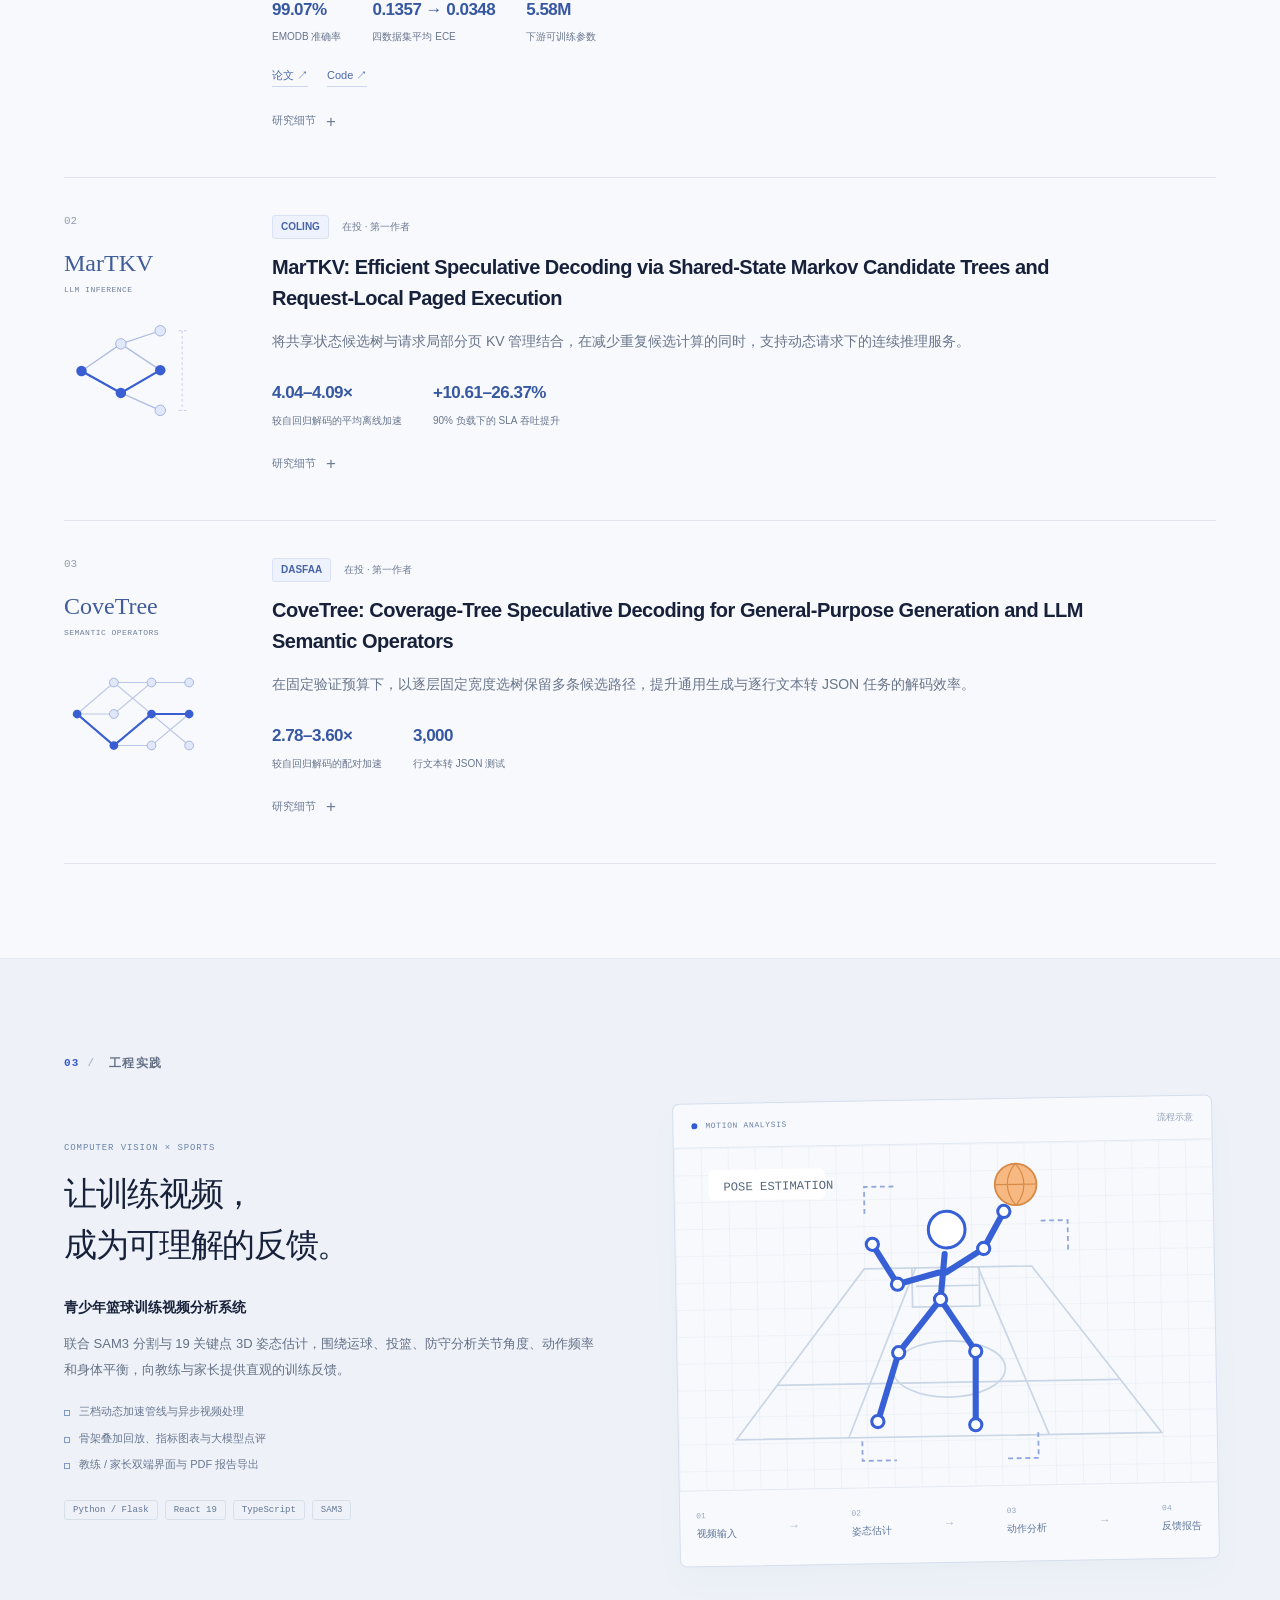
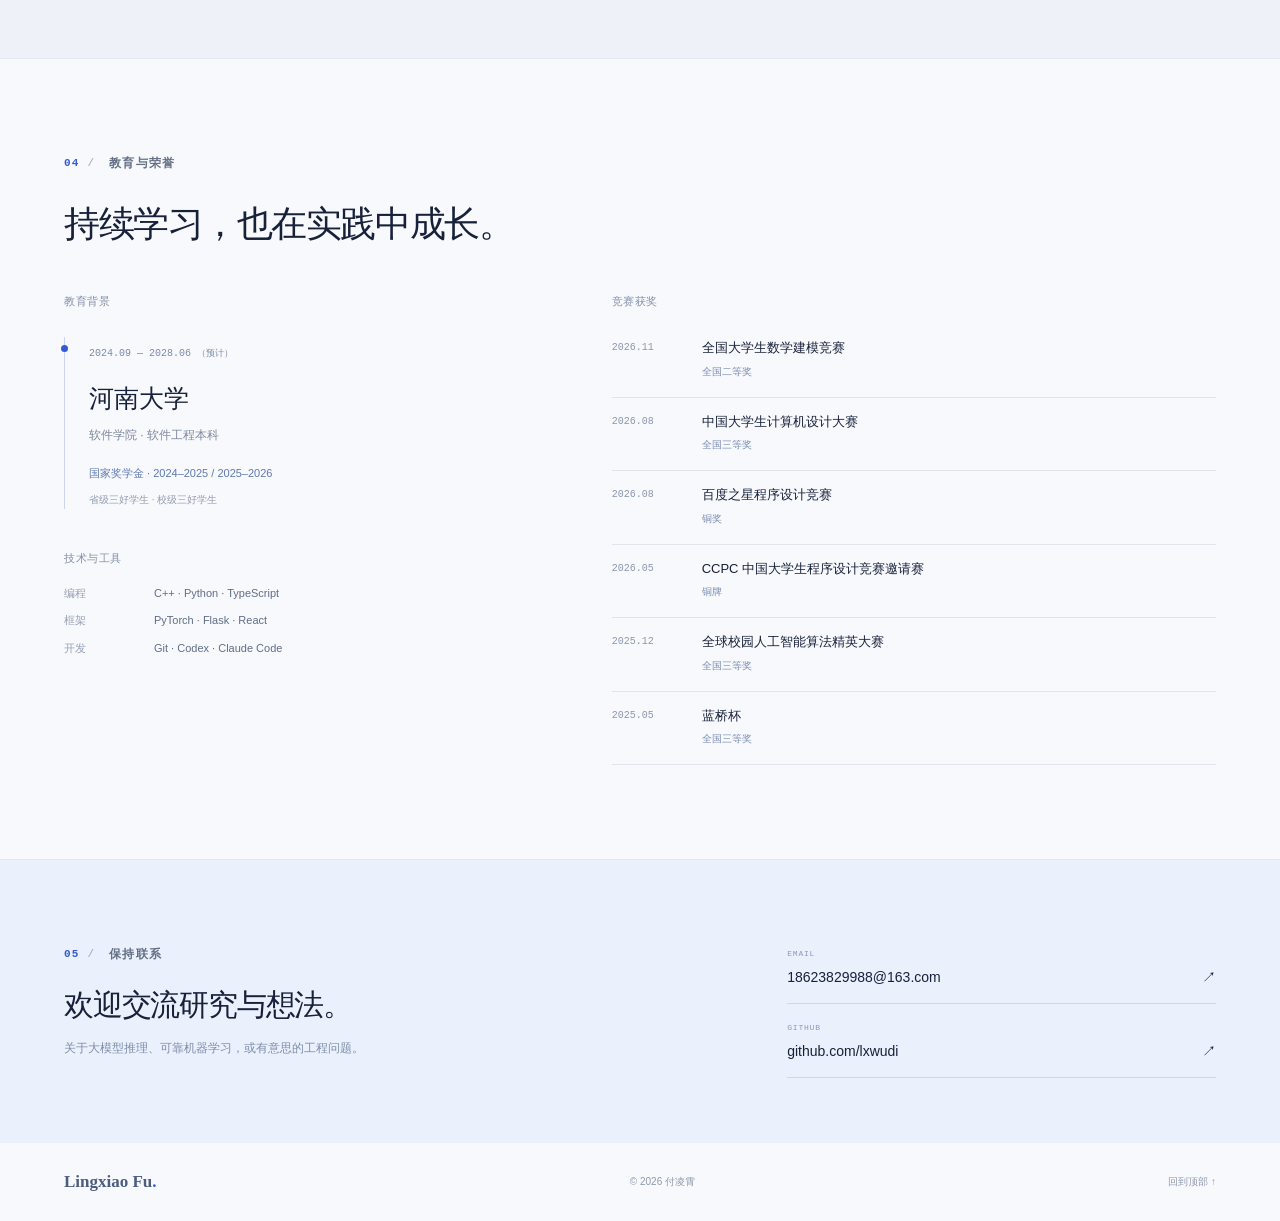
==== commit 48fa586d: "Replace SURBN diagram with generated research icon" ====
--- a/index.html
+++ b/index.html
@@ -94,7 +94,7 @@
       <p id="filter-announcement" class="sr-only" aria-live="polite"></p>
       <div class="publications">
         <article class="publication" data-status="published">
-          <div class="publication-aside"><span class="paper-number">01</span><span class="paper-acronym">SURBN</span><span class="paper-area">RELIABLE SPEECH AI</span><div class="mini-diagram" aria-hidden="true"><span class="wave">▂▅▃▇▂▆▃▅▂</span><span class="diagram-line"></span><div class="distribution"><i></i><i></i><i></i><i></i><i></i><i></i><i></i></div></div></div>
+          <div class="publication-aside"><span class="paper-number">01</span><span class="paper-acronym">SURBN</span><span class="paper-area">RELIABLE SPEECH AI</span><img class="surbn-mark" src="assets/surbn-icon.png" alt="" width="1536" height="1024" loading="lazy" aria-hidden="true"></div>
           <div class="publication-content">
             <div class="paper-meta"><span class="venue-tag">Knowledge-Based Systems</span><span class="status-label published"><span class="lang-zh">已发表 · 第一作者</span><span class="lang-en" lang="en">Published · First author</span></span></div>
             <h3>A Simplicity-Oriented Uncertainty-Aware Bayesian Neural Network for Reliable Speech Emotion Recognition</h3>
--- a/styles.css
+++ b/styles.css
@@ -3,17 +3,21 @@
 .site-header{position:sticky;top:0;z-index:20;background:rgba(248,249,252,.94);border-bottom:1px solid var(--line);backdrop-filter:blur(16px)}.header-inner{display:flex;align-items:center;justify-content:space-between;height:82px;gap:30px}.brand{display:flex;align-items:center;gap:13px}.brand-mark{font:700 29px var(--serif);letter-spacing:-2px}.brand-mark span{color:var(--accent)}.brand-name{font-size:13px;font-weight:600;letter-spacing:.01em}.main-nav{display:flex;gap:32px;margin-left:auto;margin-right:35px;font-size:13px;color:#586279}.main-nav a{position:relative;padding-block:10px}.main-nav a.active{color:var(--accent)}.main-nav a.active:after{content:"";position:absolute;bottom:4px;left:0;right:0;height:1px;background:var(--accent)}.header-actions{display:flex;gap:25px;align-items:center}.language-switch{display:flex;align-items:center;gap:5px;font-size:12px;color:#6f7a8e}.language-switch button{border:0;padding:6px 3px;background:none;color:#8c95a5;min-height:40px}.language-switch button[aria-pressed="true"]{color:var(--ink);font-weight:700}.language-switch>span{color:#b9c2d2}.header-contact{font-size:12px;display:flex;gap:18px;align-items:center;border-bottom:1px solid #aab4c7;padding-bottom:3px}.menu-toggle{display:none;background:none;border:0;width:36px;height:40px;padding:9px 5px}.menu-toggle span{display:block;height:1.5px;background:var(--ink);margin:6px 0}.mobile-nav{padding:15px 26px 23px;display:grid;grid-template-columns:repeat(3,1fr);gap:12px;border-top:1px solid var(--line);font-size:14px}
 .hero{display:grid;grid-template-columns:minmax(0,1fr) 315px;gap:100px;padding-block:88px 82px;align-items:center}.eyebrow{font-family:monospace;font-size:10px;letter-spacing:.07em;color:#60718d;display:flex;gap:11px;align-items:center;line-height:1.7}.status-dot{display:inline-block;width:6px;height:6px;border-radius:50%;background:var(--accent);flex-shrink:0}.hero h1{margin:30px 0 22px;font-weight:500;line-height:1.1;letter-spacing:-.055em}.name-zh{display:block;font-size:50px;font-weight:500;letter-spacing:.06em;margin-bottom:10px}.name-en{display:block;font-family:var(--serif);font-size:76px;letter-spacing:-.06em;font-weight:400}.name-period{color:var(--accent)}.hero-subtitle{font-size:22px;line-height:1.7;letter-spacing:.01em;font-weight:450}.hero-intro{font-size:13px;color:var(--muted);line-height:1.9;margin-top:19px}.hero-links{display:flex;align-items:center;gap:29px;margin-top:30px}.button{display:inline-flex;align-items:center;gap:24px;justify-content:center;padding:11px 21px;font-size:13px;font-weight:500;border-radius:4px;transition:background .18s,transform .18s}.button-primary{background:var(--accent);color:#fff;box-shadow:0 4px 8px #345bd411}.button-primary:hover{background:#2649b9;color:white;transform:translateY(-2px)}.text-link{display:flex;gap:9px;align-items:center;font-size:13px}.text-link svg{width:16px;height:16px}.text-link>span{font-size:12px;margin-left:3px}.portrait-panel{align-self:center;position:relative;padding-top:20px}.portrait-topline,.portrait-caption{display:flex;justify-content:space-between;font-size:8px;letter-spacing:.05em;font-family:monospace;color:#78849a}.portrait-topline{margin-bottom:13px}.portrait-frame{height:354px;position:relative;background:#e8edf4;overflow:hidden;border-radius:3px}.portrait-frame img{width:100%;height:100%;object-fit:cover;object-position:50% 32%}.portrait-frame:after{content:"";position:absolute;inset:0;border:1px solid #16213b0a;border-radius:3px;pointer-events:none}.portrait-caption{padding-top:14px}.portrait-caption>span:first-child{font-family:var(--sans);font-size:10px}.portrait-panel:after{content:"";position:absolute;top:64px;right:-15px;width:30px;height:30px;border-top:2px solid #5875d4;border-right:2px solid #5875d4;pointer-events:none}
 .about-section{border-top:1px solid var(--line);display:grid;grid-template-columns:170px 1fr;gap:38px;padding-block:62px 66px}.about-section .section-label{padding-top:11px;align-self:start}.about-content h2{font-size:27px;letter-spacing:-.02em}.about-content .about-text{margin-top:20px;color:#647086;line-height:2;font-size:14px;max-width:800px}.interest-list{display:flex;flex-wrap:wrap;gap:9px;margin-top:22px}.interest-list span{font-size:10px;letter-spacing:.015em;background:#eff2f8;border:1px solid #e6eaf2;border-radius:3px;padding:3px 10px;color:#60708d}.academic-stats{display:grid;grid-template-columns:repeat(4,1fr);margin-top:35px;padding-top:28px;border-top:1px solid var(--line);gap:20px}.academic-stats dt{font-size:11px;color:var(--muted);margin-bottom:4px}.academic-stats dd{font-family:var(--serif);font-size:29px;letter-spacing:-.03em}.academic-stats dd span{font:11px var(--sans);letter-spacing:0;color:#7a8599}.academic-stats div:last-child dd span{display:block;margin-top:5px}
-.research-section{border-top:1px solid var(--line)}.section-top{display:flex;align-items:flex-end;justify-content:space-between;gap:25px;margin-bottom:40px}.section-top .section-label{margin-bottom:15px}.heading-note{font:11px monospace;color:#8d97a9;margin-left:18px;letter-spacing:0;vertical-align:middle}.research-filters{display:flex;gap:4px;flex-wrap:wrap;padding-bottom:5px}.research-filters button{border:1px solid transparent;border-radius:4px;background:transparent;font-size:12px;color:#758095;padding:7px 13px;min-height:38px;display:flex;gap:7px;align-items:center}.research-filters button[aria-pressed="true"]{background:white;color:var(--ink);border-color:var(--line)}.filter-count{font-size:9px;background:var(--pale);color:var(--accent);border-radius:3px;padding:0 4px}.publication{display:grid;grid-template-columns:170px minmax(0,1fr);gap:38px;padding-block:37px 41px;border-top:1px solid var(--line)}.publication:last-child{border-bottom:1px solid var(--line)}.publication-aside{display:flex;align-items:flex-start;flex-direction:column}.paper-number{font:11px monospace;color:#939eb2;margin-bottom:22px}.paper-acronym{font-family:var(--serif);font-size:24px;color:#405c9a;line-height:1.2}.paper-area{font:8px monospace;letter-spacing:.06em;color:#8b97ae;margin-top:7px}.mini-diagram{margin-top:28px;width:120px}.wave{color:#9db0dd;font-size:23px;letter-spacing:2px;display:block}.diagram-line{display:block;width:1px;height:16px;background:#c2cde4;margin:6px auto}.distribution{display:flex;height:31px;align-items:flex-end;gap:4px;justify-content:center}.distribution i{width:8px;background:#91a8de;border-radius:2px 2px 0 0;height:6px}.distribution i:nth-child(2),.distribution i:nth-child(6){height:15px}.distribution i:nth-child(3),.distribution i:nth-child(5){height:24px}.distribution i:nth-child(4){height:31px;background:var(--accent)}.tree-diagram{width:140px;height:98px;margin-top:28px}.paper-meta{display:flex;align-items:center;flex-wrap:wrap;gap:13px;margin-bottom:13px;font-size:10px}.venue-tag{font-weight:600;border:1px solid #d9e1f3;background:#edf2fc;color:#4663a7;padding:2px 8px;border-radius:3px}.status-label{color:#8791a2;font-size:10px}.status-label.published{color:#4d8574}.publication h3{font-size:20px;font-weight:550;line-height:1.55;letter-spacing:-.025em;max-width:820px}.paper-authors{font-size:11px;color:#8892a3;margin-top:10px}.paper-authors strong{color:#465573;font-weight:550}.paper-authors>span{padding-left:5px}.paper-summary{font-size:13px;color:#68758b;line-height:1.95;margin-top:14px;max-width:805px}.paper-metrics{display:flex;flex-wrap:wrap;gap:17px 31px;margin-top:23px}.paper-metrics>span{display:flex;flex-direction:column}.paper-metrics strong{font-size:17px;font-weight:550;color:#3657a2;letter-spacing:-.03em}.paper-metrics>span>span{font-size:9px;color:#8b94a6;margin-top:3px}.paper-links{display:flex;gap:19px;margin-top:20px;font-size:11px;color:#4967ad}.paper-links a{border-bottom:1px solid #ccd7ef}.publication details{margin-top:18px}.publication summary{display:inline-flex;align-items:center;gap:10px;font-size:11px;color:#6c7b97;cursor:pointer;list-style:none;min-height:30px}.publication summary::-webkit-details-marker{display:none}.details-icon{font-size:17px;line-height:1}.publication details[open] .details-icon{transform:rotate(45deg)}.details-body{border-left:2px solid #c8d4f1;margin-top:10px;padding:2px 18px;max-width:800px;font-size:12px;line-height:1.95;color:#63718b}.metric-context{margin-top:12px;color:#818c9f;font-size:11px}
+.research-section{border-top:1px solid var(--line)}.section-top{display:flex;align-items:flex-end;justify-content:space-between;gap:25px;margin-bottom:40px}.section-top .section-label{margin-bottom:15px}.heading-note{font:11px monospace;color:#8d97a9;margin-left:18px;letter-spacing:0;vertical-align:middle}.research-filters{display:flex;gap:4px;flex-wrap:wrap;padding-bottom:5px}.research-filters button{border:1px solid transparent;border-radius:4px;background:transparent;font-size:12px;color:#758095;padding:7px 13px;min-height:38px;display:flex;gap:7px;align-items:center}.research-filters button[aria-pressed="true"]{background:white;color:var(--ink);border-color:var(--line)}.filter-count{font-size:9px;background:var(--pale);color:var(--accent);border-radius:3px;padding:0 4px}.publication{display:grid;grid-template-columns:170px minmax(0,1fr);gap:38px;padding-block:37px 41px;border-top:1px solid var(--line)}.publication:last-child{border-bottom:1px solid var(--line)}.publication-aside{display:flex;align-items:flex-start;flex-direction:column}.paper-number{font:11px monospace;color:#939eb2;margin-bottom:22px}.paper-acronym{font-family:var(--serif);font-size:24px;color:#405c9a;line-height:1.2}.paper-area{font:8px monospace;letter-spacing:.06em;color:#8b97ae;margin-top:7px}.tree-diagram{width:140px;height:98px;margin-top:28px}.paper-meta{display:flex;align-items:center;flex-wrap:wrap;gap:13px;margin-bottom:13px;font-size:10px}.venue-tag{font-weight:600;border:1px solid #d9e1f3;background:#edf2fc;color:#4663a7;padding:2px 8px;border-radius:3px}.status-label{color:#8791a2;font-size:10px}.status-label.published{color:#4d8574}.publication h3{font-size:20px;font-weight:550;line-height:1.55;letter-spacing:-.025em;max-width:820px}.paper-authors{font-size:11px;color:#8892a3;margin-top:10px}.paper-authors strong{color:#465573;font-weight:550}.paper-authors>span{padding-left:5px}.paper-summary{font-size:13px;color:#68758b;line-height:1.95;margin-top:14px;max-width:805px}.paper-metrics{display:flex;flex-wrap:wrap;gap:17px 31px;margin-top:23px}.paper-metrics>span{display:flex;flex-direction:column}.paper-metrics strong{font-size:17px;font-weight:550;color:#3657a2;letter-spacing:-.03em}.paper-metrics>span>span{font-size:9px;color:#8b94a6;margin-top:3px}.paper-links{display:flex;gap:19px;margin-top:20px;font-size:11px;color:#4967ad}.paper-links a{border-bottom:1px solid #ccd7ef}.publication details{margin-top:18px}.publication summary{display:inline-flex;align-items:center;gap:10px;font-size:11px;color:#6c7b97;cursor:pointer;list-style:none;min-height:30px}.publication summary::-webkit-details-marker{display:none}.details-icon{font-size:17px;line-height:1}.publication details[open] .details-icon{transform:rotate(45deg)}.details-body{border-left:2px solid #c8d4f1;margin-top:10px;padding:2px 18px;max-width:800px;font-size:12px;line-height:1.95;color:#63718b}.metric-context{margin-top:12px;color:#818c9f;font-size:11px}
 .projects-section{background:#eef2f8;border-block:1px solid #e6ebf3}.project-layout{display:grid;grid-template-columns:minmax(0,1fr) minmax(0,1fr);align-items:center;gap:72px}.project-eyebrow{font:9px monospace;color:#6c83a9;letter-spacing:.1em;margin-bottom:15px}.project-copy h2{line-height:1.55;font-size:33px}.project-copy h3{font-size:14px;margin-top:25px;font-weight:600}.project-copy>p:not(.project-eyebrow){font-size:13px;color:var(--muted);margin-top:11px;line-height:1.95}.project-features{list-style:none;margin-top:20px;display:grid;gap:7px;font-size:11px;color:#6a7891}.project-features li{padding-left:15px;position:relative}.project-features li:before{content:"";width:4px;height:4px;border:1px solid #8199c7;position:absolute;top:8px;left:0}.tech-tags{display:flex;flex-wrap:wrap;gap:7px;margin-top:25px}.tech-tags span{font:9px monospace;padding:4px 8px;border:1px solid #d7dfeb;border-radius:3px;color:#637593}.project-visual{background:#f7f9fc;border:1px solid #d6dfed;border-radius:7px;box-shadow:0 15px 30px #455b7b08;overflow:hidden;transform:rotate(-1deg)}.visual-header{display:flex;align-items:center;gap:8px;padding:15px 18px;border-bottom:1px solid #e3e9f2;font:8px monospace;letter-spacing:.08em;color:#6e83a7}.visual-label{margin-left:auto;color:#92a0b7;font-family:var(--sans);font-size:9px;letter-spacing:0}.court-visual{width:100%;height:auto}.workflow{padding:20px 16px 23px;display:flex;align-items:center;justify-content:space-between;gap:5px;border-top:1px solid #e5eaf2}.workflow div{display:flex;flex-direction:column;gap:5px}.workflow div>span{font:8px monospace;color:#97a7c0}.workflow b{font-size:10px;color:#61789b;font-weight:500}.workflow i{font-size:12px;font-style:normal;color:#a9b8cf}
 .background-section h2{margin-bottom:42px}.background-grid{display:grid;grid-template-columns:1fr 1.35fr;gap:100px}.small-heading{font-size:11px;letter-spacing:.05em;color:#8390a8;font-weight:500;margin-bottom:26px}.education-item{border-left:1px solid #cbd6ed;padding-left:24px;position:relative}.education-item:before{content:"";width:7px;height:7px;border-radius:50%;background:var(--accent);position:absolute;left:-4px;top:8px}.education-date{font:10px monospace;color:#7b8ba6}.education-date>span{font-family:var(--sans);font-size:9px}.education-item h4{font-family:var(--serif);font-size:25px;font-weight:500;margin-top:12px}.education-item p{font-size:12px;color:#7c889d;margin-top:4px}.education-distinction{display:block;font-size:11px;color:#5d79b1;margin-top:17px}.education-item .subtle{font-size:10px;color:#929caf;margin-top:7px}.skills-block{margin-top:40px}.skills-block .small-heading{margin-bottom:15px}.skills-block dl{font-size:11px;color:#5f6e88}.skills-block dl>div{display:flex;gap:18px;margin-top:8px}.skills-block dt{color:#94a0b4;min-width:72px}.honors-list{list-style:none}.honors-list li{display:grid;grid-template-columns:73px 1fr;gap:17px;padding:13px 0 16px;border-bottom:1px solid var(--line)}.honors-list li:first-child{padding-top:0}.honors-list time{font:10px monospace;color:#8a97ac;padding-top:5px}.honors-list h4{font-size:13px;line-height:1.65;font-weight:500}.award-label{font-size:10px;color:#7a8db3;display:block;margin-top:4px}
 .contact-section{padding-block:65px;background:#eaf0fc;border-top:1px solid #dee7f8}.contact-inner{display:grid;grid-template-columns:1.5fr 1fr;gap:80px;align-items:center}.contact-section .section-label{margin-bottom:18px}.contact-section h2{font-size:30px}.contact-section p{font-size:12px;color:#7e8daa;margin-top:12px}.contact-links{display:grid;gap:19px;padding-top:24px}.contact-links a{display:flex;flex-direction:column;gap:7px;border-bottom:1px solid #cdd8ec;padding-bottom:13px}.contact-link-label{font:8px monospace;color:#8b9abc;letter-spacing:.1em}.contact-links a>span:last-child{font-size:14px;display:flex;justify-content:space-between;gap:10px}.site-footer{display:flex;align-items:center;justify-content:space-between;gap:15px;padding-block:29px;font-size:10px;color:#8e99ae}.footer-name{font:700 17px var(--serif);color:#4b5d80}.footer-name>span{color:var(--accent)}.site-footer>a:last-child{font-size:10px}
 @media(min-width:1500px){.hero{padding-block:100px;gap:130px}.container{width:min(1190px,calc(100% - 120px))}.hero h1{margin-top:34px}.name-en{font-size:82px}.portrait-frame{height:380px}}
 @media(max-width:1050px){.container{width:calc(100% - 64px)}.hero{grid-template-columns:minmax(0,1fr) 270px;gap:45px;padding-block:65px}.name-en{font-size:64px}.name-zh{font-size:43px}.hero-subtitle{font-size:20px}.portrait-frame{height:320px}.portrait-topline{font-size:7px}.main-nav{gap:22px;margin-right:10px}.header-inner{gap:20px}.header-actions{gap:18px}.about-section,.publication{grid-template-columns:140px minmax(0,1fr);gap:27px}.project-layout{gap:40px}.background-grid{gap:55px}.contact-inner{gap:45px}.section{padding-block:75px}.about-section{padding-block:50px}.academic-stats{gap:10px}.academic-stats dd{font-size:26px}}
-@media(max-width:760px){html{scroll-padding-top:90px}.container{width:calc(100% - 42px)}.header-inner{height:68px;gap:12px}.brand-name{display:none}.main-nav,.header-contact{display:none}.header-actions{gap:16px}.menu-toggle{display:block}.hero{grid-template-columns:minmax(0,1fr) 205px;gap:25px;padding-block:50px}.eyebrow{font-size:8px;letter-spacing:0}.hero h1{margin:23px 0 18px}.name-zh{font-size:35px}.name-en{font-size:49px;white-space:nowrap}.hero-subtitle{font-size:17px}.hero-intro{font-size:11px}.hero-links{gap:18px;flex-wrap:wrap;margin-top:23px}.button{font-size:11px;padding:10px 14px;gap:12px}.text-link{font-size:11px}.portrait-frame{height:278px}.portrait-topline>span:last-child{display:none}.portrait-caption{font-size:7px;gap:5px;flex-wrap:wrap}.portrait-panel:after{right:-8px;width:20px;height:20px}.about-section{display:block}.about-section .section-label{padding:0;margin-bottom:18px}.about-content h2{font-size:25px}.about-content .about-text{font-size:13px}.section{padding-block:55px}.section-label{margin-bottom:18px}.section-top{align-items:flex-start;flex-direction:column;gap:20px;margin-bottom:24px}h2{font-size:30px}html[data-language="en"] h2{font-size:32px}.research-filters{gap:3px}.research-filters button{font-size:11px}.publication{grid-template-columns:100px minmax(0,1fr);gap:24px;padding-block:28px 32px}.paper-number{margin-bottom:15px}.paper-acronym{font-size:20px}.paper-area{font-size:7px}.mini-diagram,.tree-diagram{width:90px}.wave{font-size:15px}.publication h3{font-size:17px}.paper-metrics{gap:15px 20px}.paper-metrics strong{font-size:16px}.paper-summary{font-size:12px}.paper-meta{gap:8px}.paper-metrics>span>span{font-size:9px}.project-layout{grid-template-columns:1fr;gap:32px}.project-copy h2{font-size:30px}.project-visual{max-width:520px;transform:none}.background-grid{grid-template-columns:1fr 1.3fr;gap:30px}.education-item{padding-left:15px}.education-item h4{font-size:23px}.honors-list li{grid-template-columns:55px 1fr;gap:12px}.honors-list h4{font-size:12px}.honors-list time{font-size:9px}.skills-block dl>div{display:block}.skills-block dd{margin-top:2px}.contact-inner{grid-template-columns:1fr;gap:18px}.contact-links{max-width:450px;padding-top:10px}.contact-section h2{font-size:26px}}
-@media(max-width:520px){.hero{grid-template-columns:minmax(0,1fr) 114px;gap:17px;padding-top:35px;padding-bottom:40px;align-items:start}.hero-copy{display:contents}.hero .eyebrow{grid-column:1/-1;font-size:8px;max-width:100%;margin-bottom:3px}.hero h1{grid-column:1;grid-row:2;margin:4px 0 0}.name-zh{font-size:34px;margin-bottom:10px}.name-en{font-size:42px;line-height:1.05;white-space:normal;max-width:190px}.portrait-panel{grid-column:2;grid-row:2;margin:0;padding:0;align-self:start}.portrait-topline,.portrait-caption{display:none}.portrait-frame{height:145px}.portrait-panel:after{top:7px;right:-5px;width:16px;height:16px;border-width:1px}.hero-subtitle{grid-column:1/-1;font-size:20px;margin-top:5px}.hero-intro{grid-column:1/-1;font-size:12px;margin-top:0}.hero-links{grid-column:1/-1;margin-top:4px;gap:24px}.button{font-size:12px;padding:12px 17px}.text-link{font-size:12px}.about-content h2{font-size:23px}.academic-stats{grid-template-columns:1fr 1fr;gap:25px 20px;margin-top:27px;padding-top:25px}.academic-stats dd{font-size:28px}.academic-stats div:last-child dd span{display:inline;margin-left:5px;font-size:9px}.interest-list{gap:6px}.interest-list span{font-size:9px;padding:3px 7px}.publication{display:block}.publication-aside{flex-direction:row;align-items:center;gap:10px;margin-bottom:18px}.paper-number{margin:0;font-size:10px}.paper-acronym{font-size:21px}.paper-area{margin:3px 0 0 auto;font-size:7px;letter-spacing:0}.mini-diagram,.tree-diagram{display:none}.publication h3{font-size:17px;line-height:1.55}.paper-metrics{column-gap:18px}.paper-metrics strong{font-size:15px}.paper-meta{font-size:9px}.paper-links{margin-top:17px}.publication summary{min-height:38px}.project-copy h2{font-size:28px}.project-visual{border-radius:5px}.workflow{padding:16px 12px}.workflow b{font-size:9px}.background-grid{grid-template-columns:1fr;gap:36px}.background-section h2{font-size:27px;margin-bottom:32px}.skills-block{margin-top:30px}.skills-block dl>div{display:flex;gap:15px}.skills-block dt{min-width:75px}.honors-list li{grid-template-columns:65px 1fr;gap:16px;padding-block:15px}.honors-list h4{font-size:13px}.honors-list time{font-size:10px}.small-heading{margin-bottom:20px}.contact-section{padding-block:42px}.contact-section h2{font-size:25px}.contact-section p{font-size:11px}.contact-links a>span:last-child{font-size:13px}.site-footer{font-size:9px;flex-wrap:wrap;row-gap:12px}.footer-name{font-size:16px}.site-footer>a:last-child{font-size:9px}}
+@media(max-width:760px){html{scroll-padding-top:90px}.container{width:calc(100% - 42px)}.header-inner{height:68px;gap:12px}.brand-name{display:none}.main-nav,.header-contact{display:none}.header-actions{gap:16px}.menu-toggle{display:block}.hero{grid-template-columns:minmax(0,1fr) 205px;gap:25px;padding-block:50px}.eyebrow{font-size:8px;letter-spacing:0}.hero h1{margin:23px 0 18px}.name-zh{font-size:35px}.name-en{font-size:49px;white-space:nowrap}.hero-subtitle{font-size:17px}.hero-intro{font-size:11px}.hero-links{gap:18px;flex-wrap:wrap;margin-top:23px}.button{font-size:11px;padding:10px 14px;gap:12px}.text-link{font-size:11px}.portrait-frame{height:278px}.portrait-topline>span:last-child{display:none}.portrait-caption{font-size:7px;gap:5px;flex-wrap:wrap}.portrait-panel:after{right:-8px;width:20px;height:20px}.about-section{display:block}.about-section .section-label{padding:0;margin-bottom:18px}.about-content h2{font-size:25px}.about-content .about-text{font-size:13px}.section{padding-block:55px}.section-label{margin-bottom:18px}.section-top{align-items:flex-start;flex-direction:column;gap:20px;margin-bottom:24px}h2{font-size:30px}html[data-language="en"] h2{font-size:32px}.research-filters{gap:3px}.research-filters button{font-size:11px}.publication{grid-template-columns:100px minmax(0,1fr);gap:24px;padding-block:28px 32px}.paper-number{margin-bottom:15px}.paper-acronym{font-size:20px}.paper-area{font-size:7px}.tree-diagram{width:90px}.publication h3{font-size:17px}.paper-metrics{gap:15px 20px}.paper-metrics strong{font-size:16px}.paper-summary{font-size:12px}.paper-meta{gap:8px}.paper-metrics>span>span{font-size:9px}.project-layout{grid-template-columns:1fr;gap:32px}.project-copy h2{font-size:30px}.project-visual{max-width:520px;transform:none}.background-grid{grid-template-columns:1fr 1.3fr;gap:30px}.education-item{padding-left:15px}.education-item h4{font-size:23px}.honors-list li{grid-template-columns:55px 1fr;gap:12px}.honors-list h4{font-size:12px}.honors-list time{font-size:9px}.skills-block dl>div{display:block}.skills-block dd{margin-top:2px}.contact-inner{grid-template-columns:1fr;gap:18px}.contact-links{max-width:450px;padding-top:10px}.contact-section h2{font-size:26px}}
+@media(max-width:520px){.hero{grid-template-columns:minmax(0,1fr) 114px;gap:17px;padding-top:35px;padding-bottom:40px;align-items:start}.hero-copy{display:contents}.hero .eyebrow{grid-column:1/-1;font-size:8px;max-width:100%;margin-bottom:3px}.hero h1{grid-column:1;grid-row:2;margin:4px 0 0}.name-zh{font-size:34px;margin-bottom:10px}.name-en{font-size:42px;line-height:1.05;white-space:normal;max-width:190px}.portrait-panel{grid-column:2;grid-row:2;margin:0;padding:0;align-self:start}.portrait-topline,.portrait-caption{display:none}.portrait-frame{height:145px}.portrait-panel:after{top:7px;right:-5px;width:16px;height:16px;border-width:1px}.hero-subtitle{grid-column:1/-1;font-size:20px;margin-top:5px}.hero-intro{grid-column:1/-1;font-size:12px;margin-top:0}.hero-links{grid-column:1/-1;margin-top:4px;gap:24px}.button{font-size:12px;padding:12px 17px}.text-link{font-size:12px}.about-content h2{font-size:23px}.academic-stats{grid-template-columns:1fr 1fr;gap:25px 20px;margin-top:27px;padding-top:25px}.academic-stats dd{font-size:28px}.academic-stats div:last-child dd span{display:inline;margin-left:5px;font-size:9px}.interest-list{gap:6px}.interest-list span{font-size:9px;padding:3px 7px}.publication{display:block}.publication-aside{flex-direction:row;align-items:center;gap:10px;margin-bottom:18px}.paper-number{margin:0;font-size:10px}.paper-acronym{font-size:21px}.paper-area{margin:3px 0 0 auto;font-size:7px;letter-spacing:0}.tree-diagram{display:none}.publication h3{font-size:17px;line-height:1.55}.paper-metrics{column-gap:18px}.paper-metrics strong{font-size:15px}.paper-meta{font-size:9px}.paper-links{margin-top:17px}.publication summary{min-height:38px}.project-copy h2{font-size:28px}.project-visual{border-radius:5px}.workflow{padding:16px 12px}.workflow b{font-size:9px}.background-grid{grid-template-columns:1fr;gap:36px}.background-section h2{font-size:27px;margin-bottom:32px}.skills-block{margin-top:30px}.skills-block dl>div{display:flex;gap:15px}.skills-block dt{min-width:75px}.honors-list li{grid-template-columns:65px 1fr;gap:16px;padding-block:15px}.honors-list h4{font-size:13px}.honors-list time{font-size:10px}.small-heading{margin-bottom:20px}.contact-section{padding-block:42px}.contact-section h2{font-size:25px}.contact-section p{font-size:11px}.contact-links a>span:last-child{font-size:13px}.site-footer{font-size:9px;flex-wrap:wrap;row-gap:12px}.footer-name{font-size:16px}.site-footer>a:last-child{font-size:9px}}
 @media(prefers-reduced-motion:reduce){html{scroll-behavior:auto}*,*:before,*:after{transition:none!important;animation:none!important}}
 @media print{.site-header,.hero-links,.research-filters,.contact-section,.site-footer,.project-visual{display:none}.container{width:100%}.section{padding-block:25px}.hero{padding-block:10px;grid-template-columns:1fr 160px}.portrait-frame{height:200px}.name-en{font-size:45px}.publication{break-inside:avoid}.publication details{display:none}body{background:#fff;color:#000}.about-section{display:block}.paper-summary,.about-text{color:#333!important}}
-/* Keep small annotations legible and the acoustic illustration within its column. */
-.wave{font:12px/1.5 monospace;letter-spacing:1px;white-space:nowrap;overflow:hidden}
+/* Keep small publication annotations legible. */
+
 .paper-summary{font-size:14px}.details-body{font-size:13px}.paper-metrics>span>span{font-size:10px;color:#67758d}.status-label,.paper-authors,.metric-context{color:#6e7c93}.metric-context{font-size:12px}.paper-area{color:#72819b}.paper-authors{font-size:12px}
-@media(max-width:760px){.wave{font-size:9px;letter-spacing:0}.paper-summary{font-size:13px}.details-body{font-size:12px}.paper-authors{font-size:11px}.paper-metrics>span>span{font-size:10px}}
+@media(max-width:760px){.paper-summary{font-size:13px}.details-body{font-size:12px}.paper-authors{font-size:11px}.paper-metrics>span>span{font-size:10px}}
+.surbn-mark{display:block;width:170px;max-width:100%;height:auto;margin-top:20px;object-fit:contain}
+@media(max-width:1050px){.surbn-mark{width:140px}}
+@media(max-width:760px){.surbn-mark{width:100px}}
+@media(max-width:520px){.surbn-mark{display:none}}
